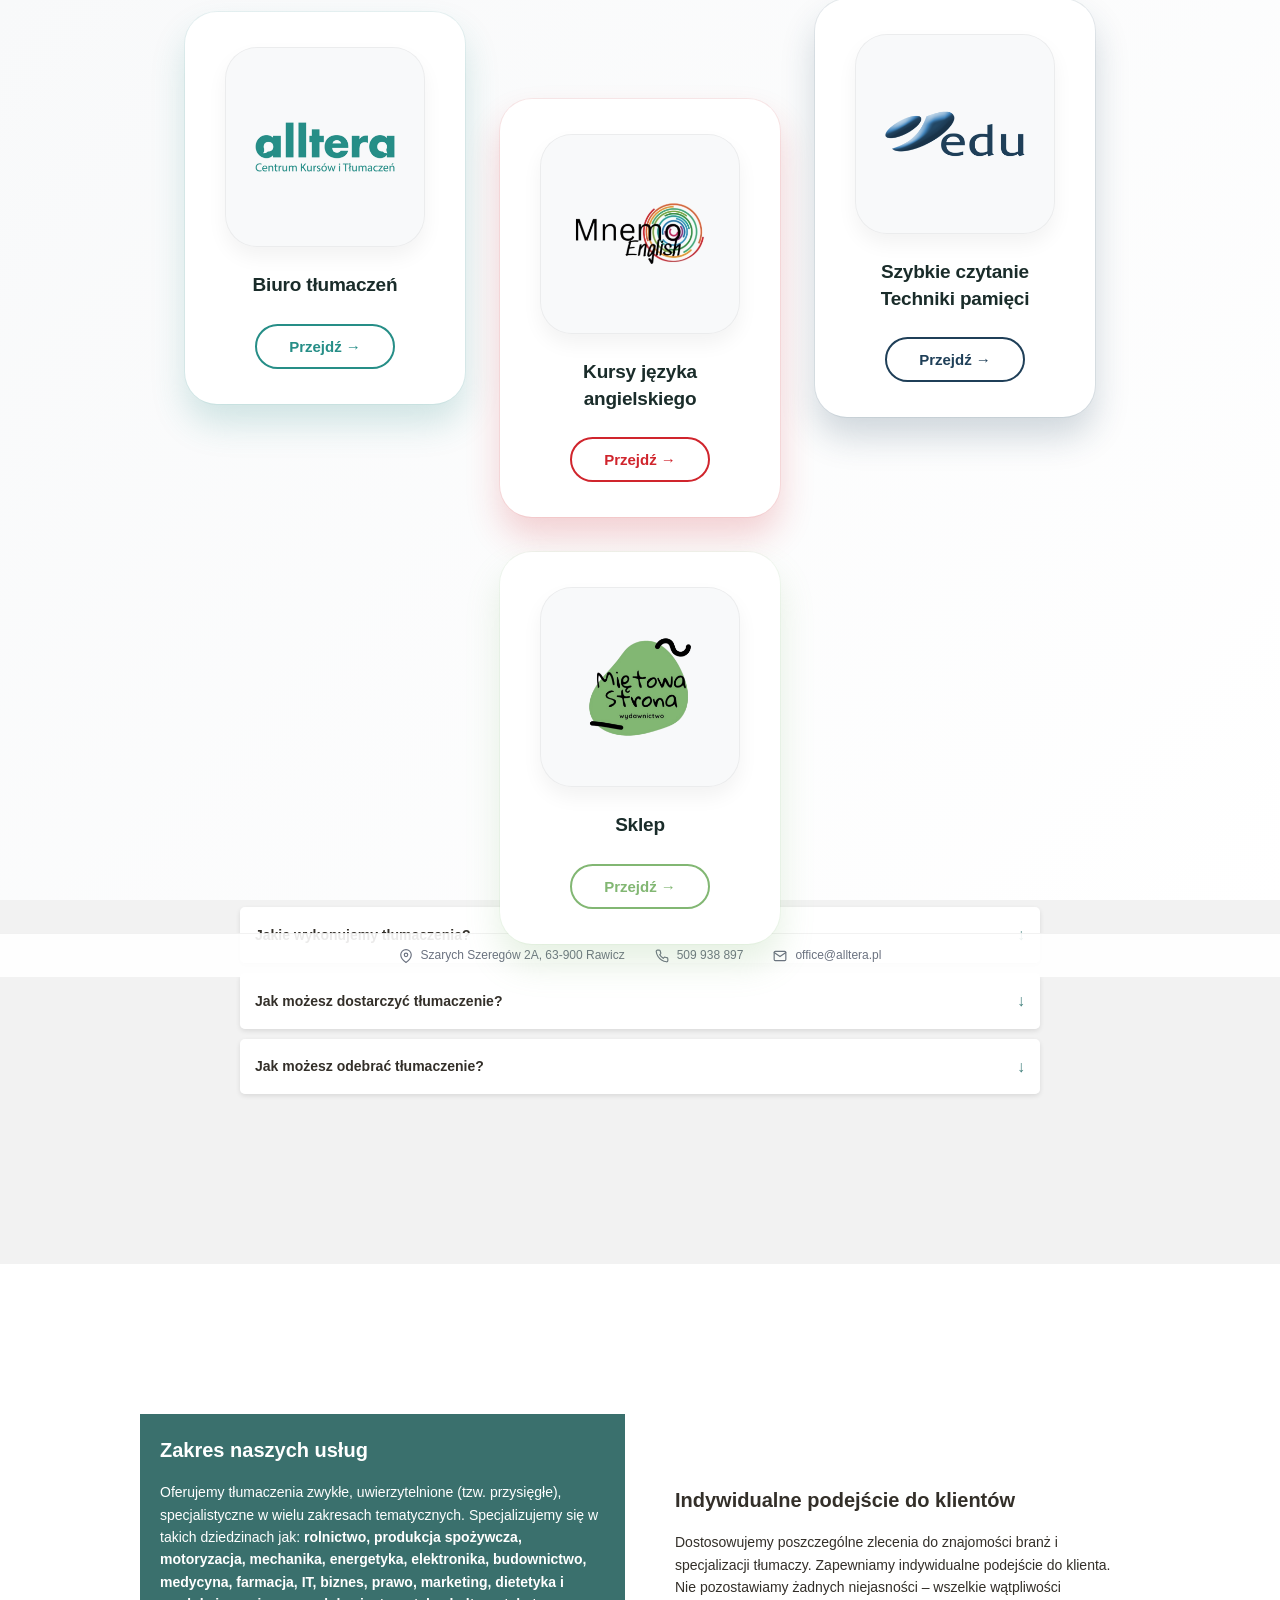
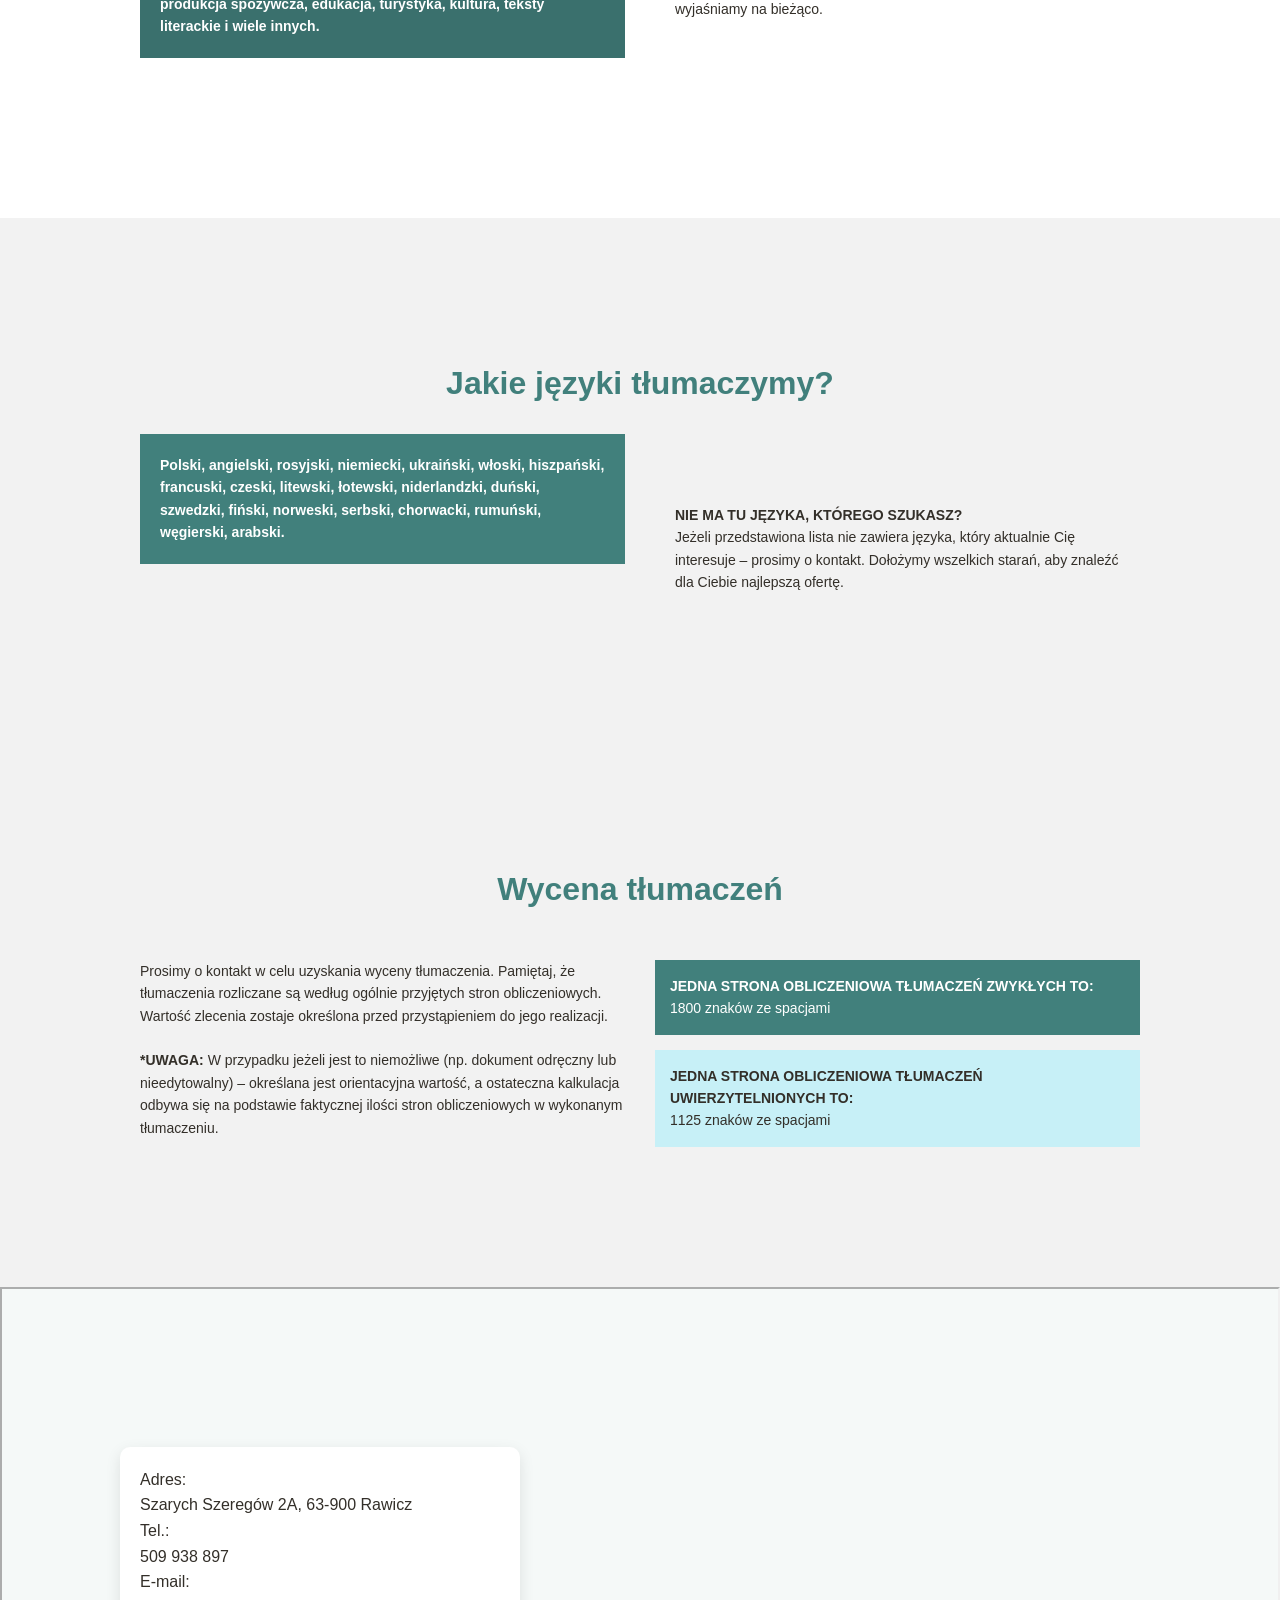
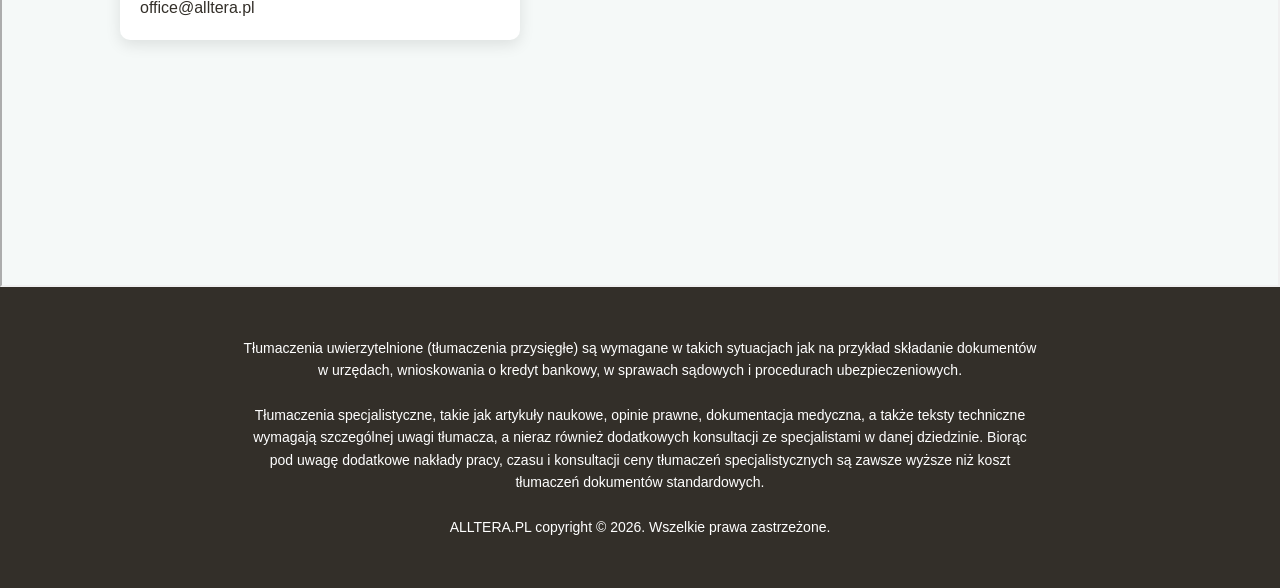
==== index.html @ d9f7b394 "Add additional informational text to splash header" ====
<!DOCTYPE html>
<html lang="pl">
<head>
    <meta charset="UTF-8">
    <meta name="viewport" content="width=device-width, initial-scale=1.0">
    <title>Alltera - Centrum Języków Obcych i Biuro Tłumaczeń</title>
    <link rel="shortcut icon" type="image/png" href="favicon.png">
    <link rel="stylesheet" href="style.css">
</head>
<body>
<!-- EKRAN POWITALNY - DESIGNERSKA KARUZELA Z BLOKADĄ SCROLLA I MINI HEADEREM ORAZ MINI FOOTEREM -->
<div id="brandSplash" style="position: fixed; top: 0; left: 0; width: 100%; height: 100%; background: linear-gradient(135deg, #F8F9FA 0%, #FFFFFF 100%); z-index: 99999; display: flex; justify-content: center; align-items: center; flex-direction: column; opacity: 1; transition: opacity 0.6s cubic-bezier(0.4, 0, 0.2, 1);">
    
    <!-- MINI HEADER -->
    <div class="splash-header" id="splashHeader">
        <div class="header-content">
            <div class="header-info">
                <span>OD CZEGO CHCESZ ZACZĄĆ?</span>
                <span><small>Wybierz jedną z naszych marek i dowiedz się więcej</small></span>
            </div>
        </div>
    </div>
    
    <!-- Główna zawartość - karty -->
    <div class="brands-container" style="display: flex; gap: 35px; flex-wrap: wrap; justify-content: center; align-items: center; position: relative; padding: 40px; flex: 1;">
        
        <!-- Karta 1: Alltera -->
        <div class="brand-card" data-brand="alltera">
            <div class="brand-icon">
                <img src="ALLTERA_LOGO_ani.png" alt="Alltera">
            </div>
            <div class="brand-content">
                <h3>Biuro tłumaczeń</h3>
                <button class="brand-btn">Przejdź →</button>
            </div>
        </div>
        
        <!-- Karta 2: Mnemo English -->
        <div class="brand-card" data-brand="mnemo">
            <div class="brand-icon">
                <img src="MNEMO_ENGLISH_LOGO_ani.png" alt="Mnemo English">
            </div>
            <div class="brand-content">
                <h3>Kursy języka<br>angielskiego</h3>
                <button class="brand-btn">Przejdź →</button>
            </div>
        </div>
        
        <!-- Karta 3: Edu -->
        <div class="brand-card" data-brand="edu">
            <div class="brand-icon">
                <img src="EDU_LOGO_ani.png" alt="Edu">
            </div>
            <div class="brand-content">
                <h3>Szybkie czytanie<br>Techniki pamięci</h3>
                <button class="brand-btn">Przejdź →</button>
            </div>
        </div>
        
        <!-- Karta 4: Miętowa Strona -->
        <div class="brand-card" data-brand="mietowa">
            <div class="brand-icon">
                <img src="MIETOWA_STRONA_LOGO_ani.png" alt="Miętowa Strona">
            </div>
            <div class="brand-content">
                <h3>Sklep</h3>
                <button class="brand-btn">Przejdź →</button>
            </div>
        </div>
    </div>
    
    <!-- MINI FOOTER -->
    <div class="splash-footer">
        <div class="footer-content">
            <div class="footer-info">
                <svg width="14" height="14" viewBox="0 0 24 24" fill="none" stroke="currentColor" stroke-width="2" stroke-linecap="round" stroke-linejoin="round">
                    <path d="M21 10c0 7-9 13-9 13s-9-6-9-13a9 9 0 0 1 18 0z"></path>
                    <circle cx="12" cy="10" r="3"></circle>
                </svg>
                <span>Szarych Szeregów 2A, 63-900 Rawicz</span>
            </div>
            <div class="footer-info">
                <svg width="14" height="14" viewBox="0 0 24 24" fill="none" stroke="currentColor" stroke-width="2" stroke-linecap="round" stroke-linejoin="round">
                    <path d="M22 16.92v3a2 2 0 0 1-2.18 2 19.79 19.79 0 0 1-8.63-3.07 19.5 19.5 0 0 1-6-6 19.79 19.79 0 0 1-3.07-8.67A2 2 0 0 1 4.11 2h3a2 2 0 0 1 2 1.72c.127.96.362 1.903.7 2.81a2 2 0 0 1-.45 2.11L8.09 9.91a16 16 0 0 0 6 6l1.27-1.27a2 2 0 0 1 2.11-.45c.907.338 1.85.573 2.81.7A2 2 0 0 1 22 16.92z"></path>
                </svg>
                <span>509 938 897</span>
            </div>
            <div class="footer-info">
                <svg width="14" height="14" viewBox="0 0 24 24" fill="none" stroke="currentColor" stroke-width="2" stroke-linecap="round" stroke-linejoin="round">
                    <path d="M4 4h16c1.1 0 2 .9 2 2v12c0 1.1-.9 2-2 2H4c-1.1 0-2-.9-2-2V6c0-1.1.9-2 2-2z"></path>
                    <polyline points="22,6 12,13 2,6"></polyline>
                </svg>
                <span>office@alltera.pl</span>
            </div>
        </div>
    </div>
</div>

<style>
    /* Blokada scrolla dla body podczas wyświetlania splash */
    body.splash-active {
        overflow: hidden !important;
        position: fixed !important;
        width: 100% !important;
        height: 100% !important;
    }
    
    /* MINI HEADER STYLE */
    .splash-header {
        width: 100%;
        padding: 20px 20px 10px 20px;
        background: transparent;
        flex-shrink: 0;
    }
    
    .header-content {
        display: flex;
        justify-content: center;
        align-items: center;
        width: 100%;
    }
    
    .header-info {
        display: flex;
        align-items: center;
        justify-content: center;
        gap: 8px;
        font-size: 35px;
        font-weight: 600;
        color: #2D3748;
        font-family: 'Arial', sans-serif;
        letter-spacing: -0.3px;
        text-align: center;
    }
    
    /* MINI FOOTER STYLE */
    .splash-footer {
        width: 100%;
        padding: 12px 20px;
        background: rgba(255, 255, 255, 0.9);
        border-top: 1px solid rgba(0, 0, 0, 0.05);
        flex-shrink: 0;
    }
    
    .footer-content {
        display: flex;
        justify-content: center;
        align-items: center;
        gap: 30px;
        flex-wrap: wrap;
        max-width: 800px;
        margin: 0 auto;
    }
    
    .footer-info {
        display: flex;
        align-items: center;
        gap: 8px;
        font-size: 12px;
        color: #6B7280;
        font-family: 'Arial', sans-serif;
    }
    
    .footer-info svg {
        flex-shrink: 0;
        color: #6B7280;
    }
    
    .brands-container {
        transition: all 0.5s cubic-bezier(0.34, 1.2, 0.64, 1);
        margin: 0 auto;
    }
    
    .brand-card {
        width: 280px;
        background: #FFFFFF;
        border-radius: 32px;
        padding: 35px 25px;
        text-align: center;
        cursor: pointer;
        display: flex;
        flex-direction: column;
        align-items: center;
        transition: all 0.5s cubic-bezier(0.34, 1.2, 0.64, 1);
        will-change: transform, opacity;
        position: relative;
    }
    
    .brand-card[data-brand="alltera"] {
        box-shadow: 0 20px 35px rgba(38, 142, 135, 0.2), 0 0 0 1px rgba(38, 142, 135, 0.08);
    }
    
    .brand-card[data-brand="mnemo"] {
        box-shadow: 0 20px 35px rgba(208, 37, 45, 0.2), 0 0 0 1px rgba(208, 37, 45, 0.08);
    }
    
    .brand-card[data-brand="edu"] {
        box-shadow: 0 20px 35px rgba(31, 63, 88, 0.2), 0 0 0 1px rgba(31, 63, 88, 0.08);
    }
    
    .brand-card[data-brand="mietowa"] {
        box-shadow: 0 20px 35px rgba(130, 183, 115, 0.2), 0 0 0 1px rgba(130, 183, 115, 0.08);
    }
    
    .brands-container:hover .brand-card:not(:hover) {
        transform: scale(0.55) translateX(40px) rotate(2deg);
        opacity: 0.2;
        filter: none;
    }
    
    .brand-card:hover {
        transform: scale(1.35) translateY(-25px);
        z-index: 100;
    }
    
    .brand-card[data-brand="alltera"]:hover {
        box-shadow: 0 25px 45px rgba(38, 142, 135, 0.35), 0 0 0 2px rgba(38, 142, 135, 0.2);
    }
    
    .brand-card[data-brand="mnemo"]:hover {
        box-shadow: 0 25px 45px rgba(208, 37, 45, 0.35), 0 0 0 2px rgba(208, 37, 45, 0.2);
    }
    
    .brand-card[data-brand="edu"]:hover {
        box-shadow: 0 25px 45px rgba(31, 63, 88, 0.35), 0 0 0 2px rgba(31, 63, 88, 0.2);
    }
    
    .brand-card[data-brand="mietowa"]:hover {
        box-shadow: 0 25px 45px rgba(130, 183, 115, 0.35), 0 0 0 2px rgba(130, 183, 115, 0.2);
    }
    
    .brand-icon {
        width: 200px;
        height: 200px;
        margin: 0 auto 25px;
        border-radius: 32px;
        display: flex;
        align-items: center;
        justify-content: center;
        transition: all 0.5s cubic-bezier(0.34, 1.2, 0.64, 1);
        background: #F8F9FA;
        overflow: hidden;
        padding: 30px;
        box-shadow: inset 0 0 0 1px rgba(0, 0, 0, 0.05), 0 10px 20px rgba(0, 0, 0, 0.05);
    }
    
    .brand-card:hover .brand-icon {
        transform: scale(1.1);
        background: #FFFFFF;
        box-shadow: inset 0 0 0 1px rgba(0, 0, 0, 0.08), 0 15px 30px rgba(0, 0, 0, 0.1);
    }
    
    .brand-icon img {
        width: 100%;
        height: 100%;
        object-fit: contain;
        transition: transform 0.4s ease;
        filter: none !important;
    }
    
    .brand-card:hover .brand-icon img {
        transform: scale(1.05);
    }
    
    .brand-content {
        width: 100%;
        transition: all 0.4s ease;
    }
    
    .brand-card h3 {
        font-size: 19px;
        font-weight: 700;
        color: #1A2C2A;
        margin-bottom: 25px;
        line-height: 1.4;
        letter-spacing: -0.2px;
        transition: all 0.4s ease;
    }
    
    .brand-card:hover h3 {
        transform: scale(1.05);
        color: #000;
    }
    
    .brand-btn {
        background: transparent;
        border: 2px solid;
        padding: 12px 28px;
        border-radius: 60px;
        font-weight: 700;
        font-size: 15px;
        cursor: pointer;
        display: inline-flex;
        align-items: center;
        justify-content: center;
        gap: 8px;
        transition: all 0.3s ease;
        width: auto;
        min-width: 140px;
    }
    
    .brand-card:hover .brand-btn {
        transform: scale(1.05);
    }
    
    .brand-card[data-brand="alltera"] .brand-btn {
        color: #268e87;
        border-color: #268e87;
    }
    .brand-card[data-brand="alltera"] .brand-btn:hover {
        background: #268e87;
        color: white;
        transform: translateY(-2px);
        box-shadow: 0 8px 20px rgba(38, 142, 135, 0.3);
    }
    
    .brand-card[data-brand="mnemo"] .brand-btn {
        color: #d0252d;
        border-color: #d0252d;
    }
    .brand-card[data-brand="mnemo"] .brand-btn:hover {
        background: #d0252d;
        color: white;
        transform: translateY(-2px);
        box-shadow: 0 8px 20px rgba(208, 37, 45, 0.3);
    }
    
    .brand-card[data-brand="edu"] .brand-btn {
        color: #1f3f58;
        border-color: #1f3f58;
    }
    .brand-card[data-brand="edu"] .brand-btn:hover {
        background: #1f3f58;
        color: white;
        transform: translateY(-2px);
        box-shadow: 0 8px 20px rgba(31, 63, 88, 0.3);
    }
    
    .brand-card[data-brand="mietowa"] .brand-btn {
        color: #82b773;
        border-color: #82b773;
    }
    .brand-card[data-brand="mietowa"] .brand-btn:hover {
        background: #82b773;
        color: white;
        transform: translateY(-2px);
        box-shadow: 0 8px 20px rgba(130, 183, 115, 0.3);
    }
    
    @keyframes spreadUpDesktop {
        0% { transform: translateY(0); opacity: 1; }
        100% { transform: translateY(-50px); opacity: 1; }
    }
    @keyframes spreadDownDesktop {
        0% { transform: translateY(0); opacity: 1; }
        100% { transform: translateY(50px); opacity: 1; }
    }
    
    @keyframes spreadLeftMobile {
        0% { transform: translateX(0); opacity: 1; }
        100% { transform: translateX(-40px); opacity: 1; }
    }
    @keyframes spreadRightMobile {
        0% { transform: translateX(0); opacity: 1; }
        100% { transform: translateX(40px); opacity: 1; }
    }
    
    .animate-up {
        animation: spreadUpDesktop 0.7s cubic-bezier(0.34, 1.2, 0.64, 1) forwards;
    }
    .animate-down {
        animation: spreadDownDesktop 0.7s cubic-bezier(0.34, 1.2, 0.64, 1) forwards;
    }
    
    .animate-left {
        animation: spreadLeftMobile 0.7s cubic-bezier(0.34, 1.2, 0.64, 1) forwards;
    }
    .animate-right {
        animation: spreadRightMobile 0.7s cubic-bezier(0.34, 1.2, 0.64, 1) forwards;
    }
    
    /* ========== RESPONSYWNOŚĆ ========== */
    @media (max-width: 768px) {
        .brands-container {
            flex-direction: column !important;
            gap: 20px !important;
            width: 100%;
            max-width: 100%;
            padding: 20px;
        }
        
        .brand-card {
            width: 100%;
            max-width: 320px;
            padding: 20px 18px;
            display: flex;
            flex-direction: row !important;
            align-items: center;
            text-align: center;
            gap: 15px;
        }
        
        .brand-content {
            flex: 1;
            text-align: center;
            display: flex;
            flex-direction: column;
            align-items: center;
            justify-content: center;
        }
        
        /* Header na mobile - wyśrodkowany, odpowiedniej wielkości */
        .splash-header {
            padding: 30px 20px 15px 20px;
            margin-top: auto;
        }
        
        .header-info {
            font-size: 24px !important;
            font-weight: 600;
            letter-spacing: -0.2px;
            line-height: 1.3;
            max-width: 90%;
            margin: 0 auto;
        }
        
        .splash-footer {
            padding: 10px 15px;
        }
        
        .footer-content {
            gap: 10px;
            flex-direction: column;
            align-items: center;
        }
        
        .footer-info {
            font-size: 10px;
            gap: 6px;
        }
        
        .footer-info svg {
            width: 12px;
            height: 12px;
        }
        
        .brands-container:hover .brand-card:not(:hover) {
            transform: scale(0.7) translateX(30px) rotate(1deg);
            opacity: 0.25;
        }
        
        .brand-card:hover {
            transform: scale(1.12) translateX(-8px);
            z-index: 100;
        }
        
        .brand-card[data-brand="alltera"]:hover {
            box-shadow: 0 15px 25px rgba(38, 142, 135, 0.3), 0 0 0 1px rgba(38, 142, 135, 0.15);
        }
        .brand-card[data-brand="mnemo"]:hover {
            box-shadow: 0 15px 25px rgba(208, 37, 45, 0.3), 0 0 0 1px rgba(208, 37, 45, 0.15);
        }
        .brand-card[data-brand="edu"]:hover {
            box-shadow: 0 15px 25px rgba(31, 63, 88, 0.3), 0 0 0 1px rgba(31, 63, 88, 0.15);
        }
        .brand-card[data-brand="mietowa"]:hover {
            box-shadow: 0 15px 25px rgba(130, 183, 115, 0.3), 0 0 0 1px rgba(130, 183, 115, 0.15);
        }
        
        .brand-card[data-brand="alltera"] {
            box-shadow: 0 15px 25px rgba(38, 142, 135, 0.15), 0 0 0 1px rgba(38, 142, 135, 0.08);
        }
        .brand-card[data-brand="mnemo"] {
            box-shadow: 0 15px 25px rgba(208, 37, 45, 0.15), 0 0 0 1px rgba(208, 37, 45, 0.08);
        }
        .brand-card[data-brand="edu"] {
            box-shadow: 0 15px 25px rgba(31, 63, 88, 0.15), 0 0 0 1px rgba(31, 63, 88, 0.08);
        }
        .brand-card[data-brand="mietowa"] {
            box-shadow: 0 15px 25px rgba(130, 183, 115, 0.15), 0 0 0 1px rgba(130, 183, 115, 0.08);
        }
        
        .brand-icon {
            width: 80px;
            height: 80px;
            margin: 0;
            flex-shrink: 0;
            padding: 12px;
            border-radius: 20px;
        }
        
        .brand-card:hover .brand-icon {
            transform: scale(1.08);
        }
        
        .brand-icon img {
            width: 100%;
            height: 100%;
            object-fit: contain;
        }
        
        .brand-card h3 {
            font-size: 15px;
            margin-bottom: 10px;
            text-align: center;
        }
        
        .brand-btn {
            padding: 7px 18px;
            font-size: 11px;
            min-width: 110px;
        }
        
        .brand-card:hover h3 {
            transform: scale(1.03);
        }
        
        .brand-card:hover .brand-btn {
            transform: scale(1.03);
        }
    }
    
    /* Dla bardzo małych ekranów - dostosowanie */
    @media (max-width: 480px) {
        .brand-card {
            max-width: 280px;
            padding: 18px 15px;
            gap: 12px;
        }
        
        .brand-icon {
            width: 70px;
            height: 70px;
            padding: 10px;
            border-radius: 18px;
        }
        
        .brand-card h3 {
            font-size: 14px;
            margin-bottom: 8px;
        }
        
        .brand-btn {
            padding: 6px 14px;
            font-size: 10px;
            min-width: 95px;
        }
        
        .splash-header {
            padding: 25px 15px 12px 15px;
        }
        
        .header-info {
            font-size: 20px !important;
        }
        
        .splash-footer {
            padding: 8px 12px;
        }
        
        .footer-info {
            font-size: 9px;
            gap: 5px;
        }
        
        .footer-info svg {
            width: 10px;
            height: 10px;
        }
        
        .brands-container {
            padding: 15px;
            gap: 18px !important;
        }
        
        .brands-container:hover .brand-card:not(:hover) {
            transform: scale(0.75) translateX(20px);
            opacity: 0.3;
        }
        
        .brand-card:hover {
            transform: scale(1.1) translateX(-5px);
        }
    }
    
    /* Dodatkowe centrowanie dla wyższych ekranów */
    @media (min-height: 700px) and (max-width: 768px) {
        .splash-header {
            padding-top: 40px;
        }
        
        .header-info {
            font-size: 26px !important;
        }
    }
</style>

<script>
    // EKRAN POWITALNY
    (function() {
        const cards = document.querySelectorAll('.brand-card');
        const splashContainer = document.getElementById('brandSplash');
        
        document.body.classList.add('splash-active');
        
        const isMobile = window.matchMedia('(max-width: 768px)').matches;
        
        setTimeout(() => {
            if (isMobile) {
                if (cards[0]) cards[0].classList.add('animate-left');
                if (cards[1]) cards[1].classList.add('animate-right');
                if (cards[2]) cards[2].classList.add('animate-left');
                if (cards[3]) cards[3].classList.add('animate-right');
            } else {
                if (cards[0]) cards[0].classList.add('animate-up');
                if (cards[1]) cards[1].classList.add('animate-down');
                if (cards[2]) cards[2].classList.add('animate-up');
                if (cards[3]) cards[3].classList.add('animate-down');
            }
        }, 100);
        
        function redirectTo(brand) {
            if (!splashContainer) return;
            
            splashContainer.style.opacity = '0';
            
            setTimeout(() => {
                document.body.classList.remove('splash-active');
                
                if (brand === 'alltera') {
                    splashContainer.remove();
                    document.body.style.overflow = '';
                    document.body.style.position = '';
                    document.body.style.width = '';
                    document.body.style.height = '';
                } 
                else if (brand === 'mnemo') {
                    window.location.href = '/alltera/mnemo-english.html';
                }
                else if (brand === 'edu') {
                    window.location.href = '/alltera/edu.html';
                }
                else if (brand === 'mietowa') {
                    window.location.href = 'https://mietowastrona.pl';
                }
                else {
                    splashContainer.remove();
                    document.body.style.overflow = '';
                    document.body.style.position = '';
                    document.body.style.width = '';
                    document.body.style.height = '';
                }
            }, 500);
        }
        
        cards.forEach((card) => {
            const brand = card.getAttribute('data-brand');
            const btn = card.querySelector('.brand-btn');
            
            card.addEventListener('click', (e) => {
                if (e.target === btn || btn.contains(e.target)) return;
                redirectTo(brand);
            });
            
            if (btn) {
                btn.addEventListener('click', (e) => {
                    e.stopPropagation();
                    redirectTo(brand);
                });
            }
        });
        
        let resizeTimeout;
        window.addEventListener('resize', () => {
            clearTimeout(resizeTimeout);
            resizeTimeout = setTimeout(() => {
                const newIsMobile = window.matchMedia('(max-width: 768px)').matches;
                const currentClasses = ['animate-up', 'animate-down', 'animate-left', 'animate-right'];
                
                cards.forEach(card => {
                    currentClasses.forEach(cls => card.classList.remove(cls));
                });
                
                if (newIsMobile) {
                    if (cards[0]) cards[0].classList.add('animate-left');
                    if (cards[1]) cards[1].classList.add('animate-right');
                    if (cards[2]) cards[2].classList.add('animate-left');
                    if (cards[3]) cards[3].classList.add('animate-right');
                } else {
                    if (cards[0]) cards[0].classList.add('animate-up');
                    if (cards[1]) cards[1].classList.add('animate-down');
                    if (cards[2]) cards[2].classList.add('animate-up');
                    if (cards[3]) cards[3].classList.add('animate-down');
                }
            }, 150);
        });
        
    })();
</script>
    <header>
        <img src="logo.png" alt="LOGO" class="logo">
        <nav>
            <a href="#" onclick="localStorage.clear(); sessionStorage.clear(); location.reload(); return false;"><b>Home</b></a>
            <a href="#about"><b>O firmie</b></a>
            <a href="#translations"><b>Biuro Tłumaczeń</b></a>
            <a href="#services"><b>Zakres Usług</b></a>
            <a href="#languages"><b>Języki</b></a>
            <a href="#pricing"><b>Wycena</b></a>
            <a href="#contact"><b>Kontakt</b></a>
        </nav>
    </header>

    <section id="about" class="fade-in">
        <img src="ofirmie.png" alt="Biuro Tłumaczeń Alltera" class="about-image">
        <div class="about-box">
            <h2>O Firmie</h2>
            <p>Biuro Tłumaczeń ALLTERA współpracuje z tłumaczami wielu języków europejskich. Nasi tłumacze to profesjonaliści z wieloletnim doświadczeniem, bogatą wiedzą i pasją do pracy. Jesteśmy otwarci na nowe wyzwania.</p>
            <a href="#contact" class="btn scroll-to-contact"><b>Skontaktuj się</b></a>
        </div>
    </section>

    <section id="translations" class="fade-in">
        <h3>Biuro Tłumaczeń</h3>
        <p>Biuro Tłumaczeń ALLTERA współpracuje z tłumaczami wielu języków europejskich. Nasi tłumacze to profesjonaliści z wieloletnim doświadczeniem, bogatą wiedzą i pasją do pracy. Jesteśmy otwarci na nowe wyzwania.</p>
        <div class="accordion">
            <div class="accordion-item">
                <div class="accordion-header"><b>Jakie wykonujemy tłumaczenia?</b></div>
                <div class="accordion-content"> • Tłumaczenia zwykłe, tłumaczenia uwierzytelnione (przysięgłe) a także tłumaczenia specjalistyczne, techniczne i literackie.<br> • Tłumaczenia zwykłe i tłumaczenia przysięgłe</div>
            </div>
            <div class="accordion-item">
                <div class="accordion-header"><b>Jak możesz dostarczyć tłumaczenie?</b></div>
                <div class="accordion-content"> • Drogą e-mail pod adresem: office@alltera.pl<br> • Osobiście do administracji biura</div>
            </div>
            <div class="accordion-item">
                <div class="accordion-header"><b>Jak możesz odebrać tłumaczenie?</b></div>
                <div class="accordion-content"> • Drogą e-mail na wskazany przez Ciebie adres e-mail<br> • Drogą pocztową pod podany podczas zlecenia adres do wysyłki (doliczamy koszt wysyłki)<br> • Osobiście w administracji biura</div>
            </div>
        </div>
    </section>

    <section id="services" class="fade-in">
        <div class="services-grid">
            <div>
                <h3>Zakres naszych usług</h3>
                <p>Oferujemy tłumaczenia zwykłe, uwierzytelnione (tzw. przysięgłe), specjalistyczne w wielu zakresach tematycznych. Specjalizujemy się w takich dziedzinach jak: <b>rolnictwo, produkcja spożywcza, motoryzacja, mechanika, energetyka, elektronika, budownictwo, medycyna, farmacja, IT, biznes, prawo, marketing, dietetyka i produkcja spożywcza, edukacja, turystyka, kultura, teksty literackie i wiele innych.</b></p>
            </div>
            <div>
                <h3>Indywidualne podejście do klientów</h3>
                <p>Dostosowujemy poszczególne zlecenia do znajomości branż i specjalizacji tłumaczy. Zapewniamy indywidualne podejście do klienta. Nie pozostawiamy żadnych niejasności – wszelkie wątpliwości wyjaśniamy na bieżąco.</p>
            </div>
        </div>
    </section>

    <section id="languages" class="fade-in">
        <h3>Jakie języki tłumaczymy?</h3>
        <div class="services-grid">
            <div>
                <p>Polski, angielski, rosyjski, niemiecki, ukraiński, włoski, hiszpański, francuski, czeski, litewski, łotewski, niderlandzki, duński, szwedzki, fiński, norweski, serbski, chorwacki, rumuński, węgierski, arabski.</p>
            </div>
            <div>
                <p><strong>NIE MA TU JĘZYKA, KTÓREGO SZUKASZ?</strong></p>
                <p>Jeżeli przedstawiona lista nie zawiera języka, który aktualnie Cię interesuje – prosimy o kontakt. Dołożymy wszelkich starań, aby znaleźć dla Ciebie najlepszą ofertę.</p>
            </div>
        </div>
    </section>

    <section id="pricing" class="fade-in">
        <h3>Wycena tłumaczeń</h3>
        <div class="pricing-grid">
            <p>Prosimy o kontakt w celu uzyskania wyceny tłumaczenia. Pamiętaj, że tłumaczenia rozliczane są według ogólnie przyjętych stron obliczeniowych. Wartość zlecenia zostaje określona przed przystąpieniem do jego realizacji.<br><br><strong>*UWAGA:</strong> W przypadku jeżeli jest to niemożliwe (np. dokument odręczny lub nieedytowalny) – określana jest orientacyjna wartość, a ostateczna kalkulacja odbywa się na podstawie faktycznej ilości stron obliczeniowych w wykonanym tłumaczeniu.</p>
            <div>
                <div class="ordinary">
                    <p><strong>JEDNA STRONA OBLICZENIOWA TŁUMACZEŃ ZWYKŁYCH TO:</strong><br>1800 znaków ze spacjami</p>
                </div>
                <div class="certified">
                    <p><strong>JEDNA STRONA OBLICZENIOWA TŁUMACZEŃ UWIERZYTELNIONYCH TO:</strong><br>1125 znaków ze spacjami</p>
                </div>
            </div>
        </div>
    </section>

    <section id="contact" class="contact-section fade-in">
        <iframe class="map-bg" src="https://www.google.com/maps/embed?pb=!1m18!1m12!1m3!1d2245.5014622053377!2d16.856729176327597!3d51.60864987183655!2m3!1f0!2f0!3f0!3m2!1i1024!2i768!4f13.1!3m3!1m2!1s0x47057beb0e3ec77b%3A0x4986b83ce9d10eb5!2sCentrum%20J%C4%99zyk%C3%B3w%20Obcych%20i%20Biuro%20T%C5%82umacze%C5%84%20ALLTERA!5e1!3m2!1spl!2spl!4v1742680158018!5m2!1spl!2spl" allowfullscreen="" loading="lazy"></iframe>
        <div class="contact-box">
            <p>Adres:<br>Szarych Szeregów 2A, 63-900 Rawicz<br>Tel.:<br> 509 938 897<br>E-mail:<br>office@alltera.pl</p>
        </div>
    </section>

    <footer>
        <p>Tłumaczenia uwierzytelnione (tłumaczenia przysięgłe) są wymagane w takich sytuacjach jak na przykład składanie dokumentów w urzędach, wnioskowania o kredyt bankowy, w sprawach sądowych i procedurach ubezpieczeniowych.<br><br>Tłumaczenia specjalistyczne, takie jak artykuły naukowe, opinie prawne, dokumentacja medyczna, a także teksty techniczne wymagają szczególnej uwagi tłumacza, a nieraz również dodatkowych konsultacji ze specjalistami w danej dziedzinie. Biorąc pod uwagę dodatkowe nakłady pracy, czasu i konsultacji ceny tłumaczeń specjalistycznych są zawsze wyższe niż koszt tłumaczeń dokumentów standardowych.<br><br>ALLTERA.PL copyright © 2026. Wszelkie prawa zastrzeżone.</p>
    </footer>

    <!-- Cookie Banner -->
    <div class="cookie-banner" id="cookieBanner">
        <p>Ta strona używa plików cookies w celu poprawnego działania. Klikając "Akceptuję", zgadzasz się na ich użycie zgodnie z naszą Polityką Prywatności.</p>
        <button id="acceptCookies">Akceptuję</button>
    </div>

    <script src="script.js"></script>
</body>
</html>
---- style.css ----
/* Blokowanie wymuszania dark mode przez przeglądarkę */
:root {
    color-scheme: light only;
}

* {
    margin: 0;
    padding: 0;
    box-sizing: border-box;
    font-family: 'Arial', sans-serif;
}

body {
    line-height: 1.6;
    color: rgb(51, 47, 41);
    background: rgb(255, 255, 255);
    overflow-x: hidden;
}

/* Header */
header {
    background: rgb(255, 255, 255);
    padding: 15px 20px;
    display: flex;
    justify-content: space-between;
    align-items: center;
    position: fixed;
    width: 100%;
    top: 0;
    box-shadow: 0 4px 10px rgba(0, 0, 0, 0.05);
    z-index: 1000;
}

header img.logo {
    height: 40px;
    width: auto;
}

nav {
    display: flex;
    flex-wrap: wrap;
    justify-content: flex-end;
}

nav a {
    color: rgb(51, 47, 41);
    text-decoration: none;
    margin-left: 8px;
    font-size: 14px;
    font-weight: 500;
    padding: 6px 10px;
    border-radius: 20px;
    transition: all 0.3s ease;
    white-space: nowrap;
}

nav a:hover {
    color: rgb(255, 255, 255);
    background: rgb(65, 128, 124);
    transform: translateY(-2px);
}

/* Sekcje */
section {
    padding: 100px 20px;
    position: relative;
    overflow: hidden;
    display: flex;
    flex-direction: column;
    align-items: center;
    text-align: center;
}

h2, h3 {
    color: rgb(65, 128, 124);
    font-size: 28px;
    font-weight: 700;
    margin-bottom: 15px;
    position: relative;
}

h3 {
    font-size: 24px;
}

p {
    font-size: 16px;
    max-width: 800px;
    color: rgb(51, 47, 41);
}

/* Sekcja O Firmie */
#about {
    background: linear-gradient(135deg, #FFFFFF 50%, rgba(65, 128, 124, 0.05) 100%);
    flex-direction: column;
    justify-content: center;
    align-items: center;
    gap: 20px;
    padding: 120px 20px 80px 20px;
    position: relative;
}

#about .about-image {
    width: 100%;
    max-width: 450px;
    height: auto;
    object-fit: cover;
    box-shadow: 0 10px 20px rgba(0, 0, 0, 0.1);
    transform: none;
}

#about .about-box {
    background: #332F29;
    color: #B0B0B0;
    padding: 30px;
    width: 100%;
    max-width: 450px;
    text-align: left;
    box-shadow: 0 10px 20px rgba(0, 0, 0, 0.1);
    transform: none;
}

#about .about-box h2 {
    color: #41C4B8;
    font-size: 28px;
    margin-bottom: 15px;
}

#about .about-box p {
    color: #B0B0B0;
    font-size: 16px;
}

#about .about-box .btn {
    display: inline-block;
    margin-top: 15px;
    padding: 10px 20px;
    background: #41C4B8;
    color: #ffffff;
    text-decoration: none;
    text-transform: uppercase;
    font-size: 14px;
    font-weight: 700;
    border-radius: 5px;
    transition: all 0.3s ease;
}

/* Kolory tła dla pozostałych sekcji */
#services {
    background: rgb(255, 255, 255);
}

#translations, #languages, #pricing {
    background: rgb(242, 242, 242);
}

/* Accordion */
.accordion {
    margin: 20px 0;
    width: 100%;
    max-width: 800px;
}

.accordion-item {
    margin-bottom: 10px;
    border: none;
    border-radius: 5px;
    overflow: hidden;
    box-shadow: 0 2px 5px rgba(0, 0, 0, 0.1);
}

.accordion-header {
    padding: 15px;
    cursor: pointer;
    background: rgb(255, 255, 255);
    display: flex;
    justify-content: space-between;
    align-items: center;
    transition: background 0.3s ease, color 0.3s ease;
    width: 100%;
    font-size: 14px;
}

.accordion-header:hover {
    background: rgba(65, 128, 124, 0.1);
}

.accordion-header.active {
    background: #41807C;
    color: #ffffff;
}

.accordion-header::after {
    content: '↓';
    font-size: 16px;
    color: rgb(65, 128, 124);
    transition: transform 0.3s ease, color 0.3s ease;
}

.accordion-header.active::after {
    transform: rotate(180deg);
    color: #ffffff;
}

.accordion-content {
    padding: 15px;
    display: none;
    background: rgb(255, 255, 255);
    text-align: left;
    width: 100%;
    font-size: 14px;
}

/* Grid */
.services-grid, .pricing-grid {
    display: grid;
    grid-template-columns: 1fr;
    gap: 20px;
    margin-top: 20px;
    width: 100%;
    max-width: 1000px;
    text-align: left;
}

/* Styl dla sekcji Zakres Usług */
.services-grid > div:first-child {
    background: #3A706D;
    color: #ffffff;
    padding: 20px;
    transform: none;
}

.services-grid > div:first-child h3 {
    color: #ffffff;
    margin-bottom: 15px;
    font-size: 20px;
}

.services-grid > div:first-child p {
    color: #ffffff;
    font-size: 14px;
}

.services-grid > div:last-child {
    background: transparent;
    color: rgb(51, 47, 41);
    padding: 20px;
    transform: none;
}

.services-grid > div:last-child h3 {
    color: rgb(51, 47, 41);
    margin-bottom: 15px;
    font-size: 20px;
}

.services-grid > div:last-child p {
    color: rgb(51, 47, 41);
    font-size: 14px;
}

/* Styl dla sekcji Języki */
#languages .services-grid > div:first-child {
    background: #41807C;
    color: #ffffff;
    padding: 20px;
}

#languages .services-grid > div:first-child p {
    color: #ffffff;
    font-weight: 700;
    font-size: 14px;
}

#languages .services-grid > div:last-child {
    background: transparent;
    color: rgb(51, 47, 41);
    padding: 20px;
}

/* Styl dla sekcji Wycena */
.pricing-grid > p {
    background: transparent;
    color: rgb(51, 47, 41);
    font-size: 14px;
}

.pricing-grid > div {
    display: flex;
    flex-direction: column;
    gap: 15px;
}

.pricing-grid > div > .ordinary {
    background: #41807C;
    color: #ffffff;
    padding: 15px;
    transition: transform 0.3s ease;
}

.pricing-grid > div > .ordinary:hover {
    transform: translateY(-5px);
}

.pricing-grid > div > .ordinary > p,
.pricing-grid > div > .ordinary > p > strong {
    color: #ffffff;
    font-size: 14px;
}

.pricing-grid > div > .certified {
    background: #c7f0f7;
    color: rgb(51, 47, 41);
    padding: 15px;
    transition: transform 0.3s ease;
}

.pricing-grid > div > .certified:hover {
    transform: translateY(-5px);
}

.pricing-grid > div > .certified > p,
.pricing-grid > div > .certified > p > strong {
    font-size: 14px;
}

.pricing-grid > p > strong {
    font-weight: 700;
    font-size: 14px;
}

/* Kontakt */
.contact-section {
    background: rgba(65, 128, 124, 0.05);
    position: relative;
    display: flex;
    flex-direction: column;
    justify-content: center;
    align-items: center;
    text-align: center;
    padding: 100px 20px;
}

.contact-box {
    background: rgb(255, 255, 255);
    padding: 20px;
    border-radius: 10px;
    width: 100%;
    max-width: 400px;
    box-shadow: 0 5px 15px rgba(0, 0, 0, 0.1);
    position: relative;
    z-index: 2;
    margin: 20px 0;
    text-align: center;
}

.map-bg {
    position: absolute;
    top: 0;
    left: 0;
    width: 100%;
    height: 100%;
    opacity: 0.3;
    z-index: 1;
}

/* Footer */
footer {
    background: rgb(51, 47, 41);
    color: #ffffff !important;
    padding: 40px 20px;
    text-align: center;
    font-size: 12px;
    position: relative;
    z-index: 10;
}

footer p {
    max-width: 800px;
    color: #ffffff !important;
    margin: 0 auto;
    font-size: 12px;
}

/* Cookie Banner */
.cookie-banner {
    position: fixed;
    bottom: 0;
    left: 0;
    right: 0;
    background: rgba(51, 47, 41, 0.95);
    color: white;
    padding: 15px 20px;
    display: flex;
    flex-wrap: wrap;
    justify-content: space-between;
    align-items: center;
    z-index: 1001;
}

.cookie-banner p {
    color: white !important;
    font-size: 14px;
    margin-bottom: 10px;
    flex: 1 1 100%;
}

.cookie-banner button {
    background: rgb(65, 128, 124);
    color: white;
    border: none;
    padding: 8px 16px;
    border-radius: 20px;
    cursor: pointer;
    font-size: 14px;
    transition: background 0.3s ease;
}

.cookie-banner button:hover {
    background: rgb(51, 100, 97);
}

/* Animacje */
.fade-in {
    opacity: 0;
    transform: translateY(20px);
    animation: fadeIn 0.8s ease forwards;
}

@keyframes fadeIn {
    to {
        opacity: 1;
        transform: translateY(0);
    }
}

/* Media queries dla większych ekranów */
@media (min-width: 768px) {
    header {
        padding: 20px 40px;
    }

    header img.logo {
        height: 50px;
    }

    nav a {
        margin-left: 15px;
        font-size: 16px;
        padding: 8px 12px;
    }

    section {
        padding: 120px 40px;
    }

    h2, h3 {
        font-size: 32px;
    }

    h3 {
        font-size: 28px;
    }

    #about {
        flex-direction: row;
        padding: 140px 40px 100px 40px;
    }

    #about .about-image {
        width: 450px;
        height: 300px;
        transform: translateX(30px);
    }

    #about .about-box {
        transform: translateX(-30px);
        max-width: 450px;
    }

    #about .about-box h2 {
        font-size: 32px;
    }

    .services-grid, .pricing-grid {
        grid-template-columns: 1fr 1fr;
        gap: 30px;
        margin-top: 30px;
    }

    .services-grid > div:first-child {
        transform: translateY(-20px);
    }

    .services-grid > div:last-child {
        transform: translateY(30px);
    }

    .contact-section {
        flex-direction: row;
        justify-content: flex-start;
        align-items: flex-start;
        text-align: left;
        padding: 120px 40px;
        min-height: 600px;
    }

    .contact-box {
        margin-left: 40px;
        margin-top: 20px;
        text-align: left;
    }

    .map-bg {
        opacity: 0.8;
    }

    footer {
        padding: 50px 40px;
        font-size: 14px;
    }

    footer p {
        font-size: 14px;
    }

    .cookie-banner p {
        flex: 1;
        margin-bottom: 0;
        margin-right: 20px;
    }

    .cookie-banner button {
        flex: 0 0 auto;
    }
}

@media (min-width: 992px) {
    header {
        padding: 20px 60px;
    }

    section {
        padding: 140px 60px;
    }

    h2, h3 {
        font-size: 40px;
    }

    h3 {
        font-size: 32px;
    }

    #about {
        padding: 160px 60px 120px 60px;
    }

    #about .about-image {
        transform: translateX(50px);
    }

    #about .about-box {
        transform: translateX(-50px);
    }

    #about .about-box h2 {
        font-size: 40px;
    }

    .contact-section {
        padding: 140px 60px;
    }

    .contact-box {
        margin-left: 60px;
    }
}
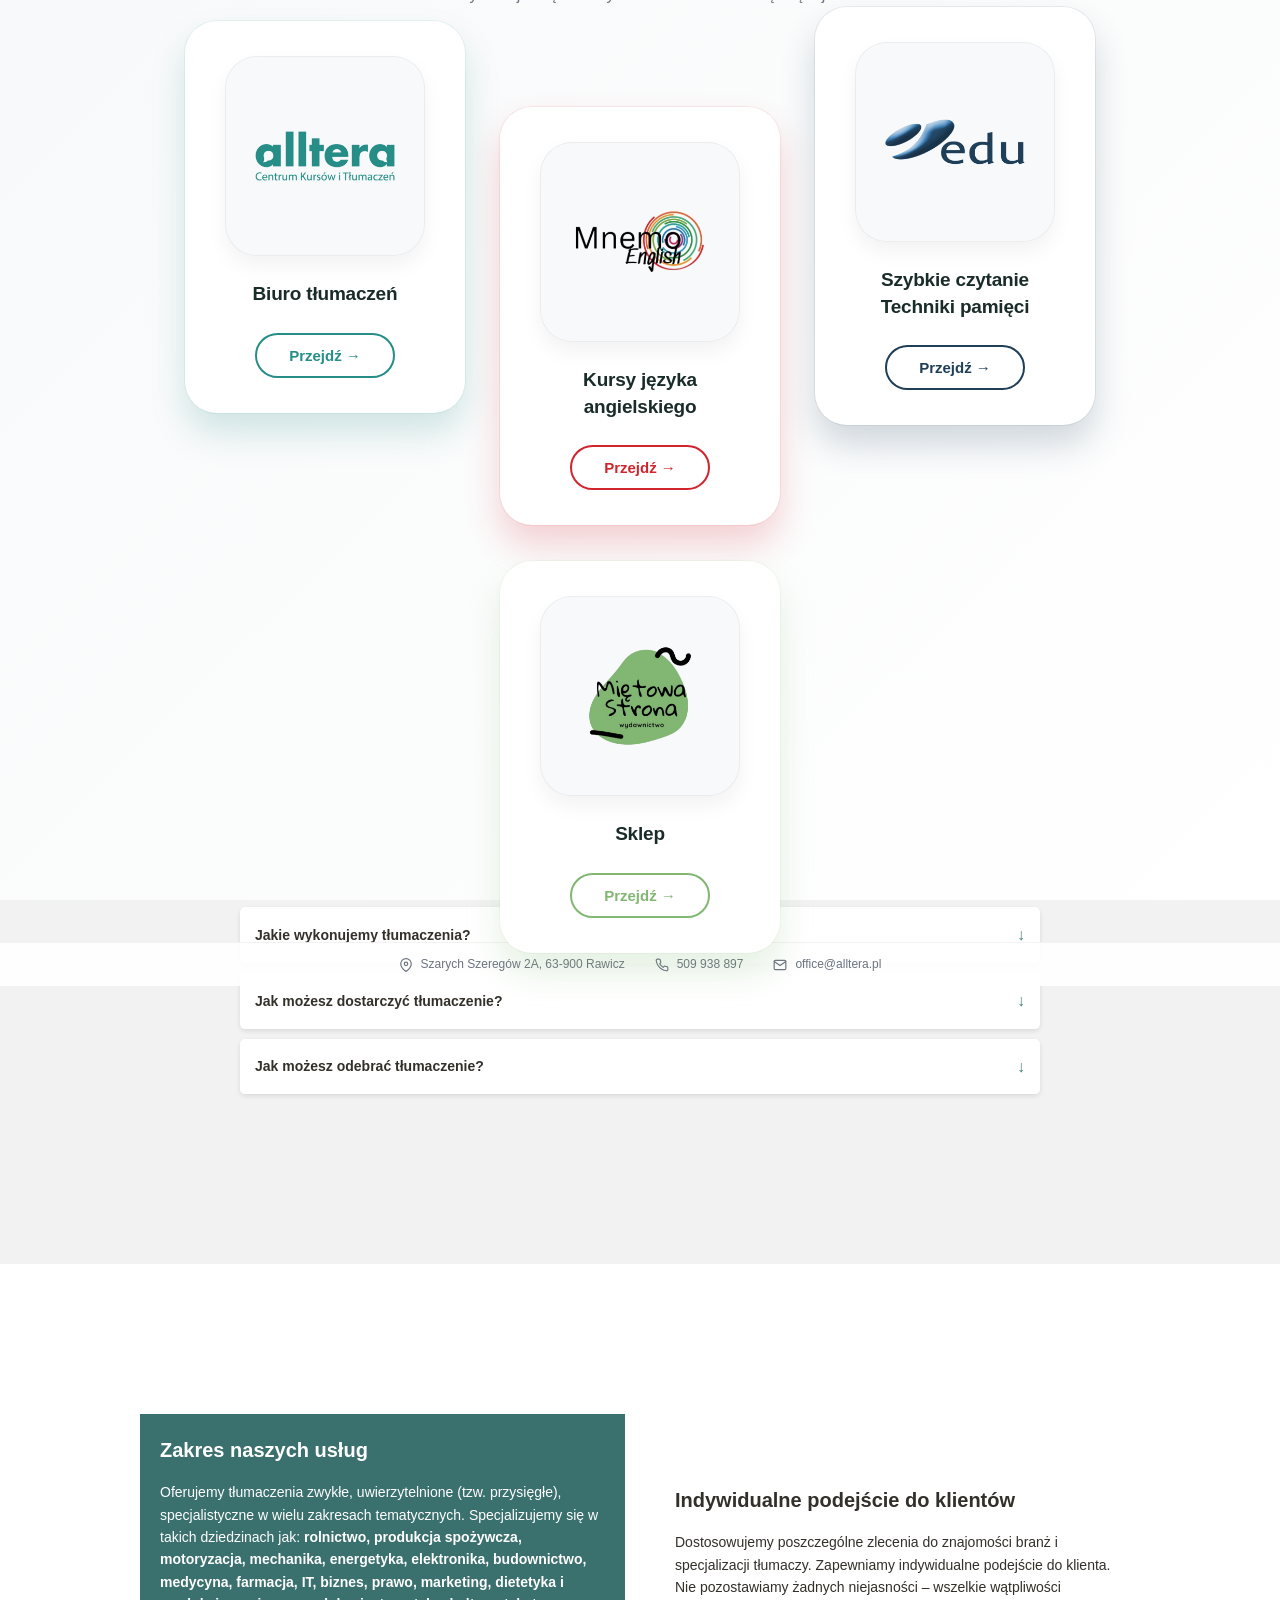
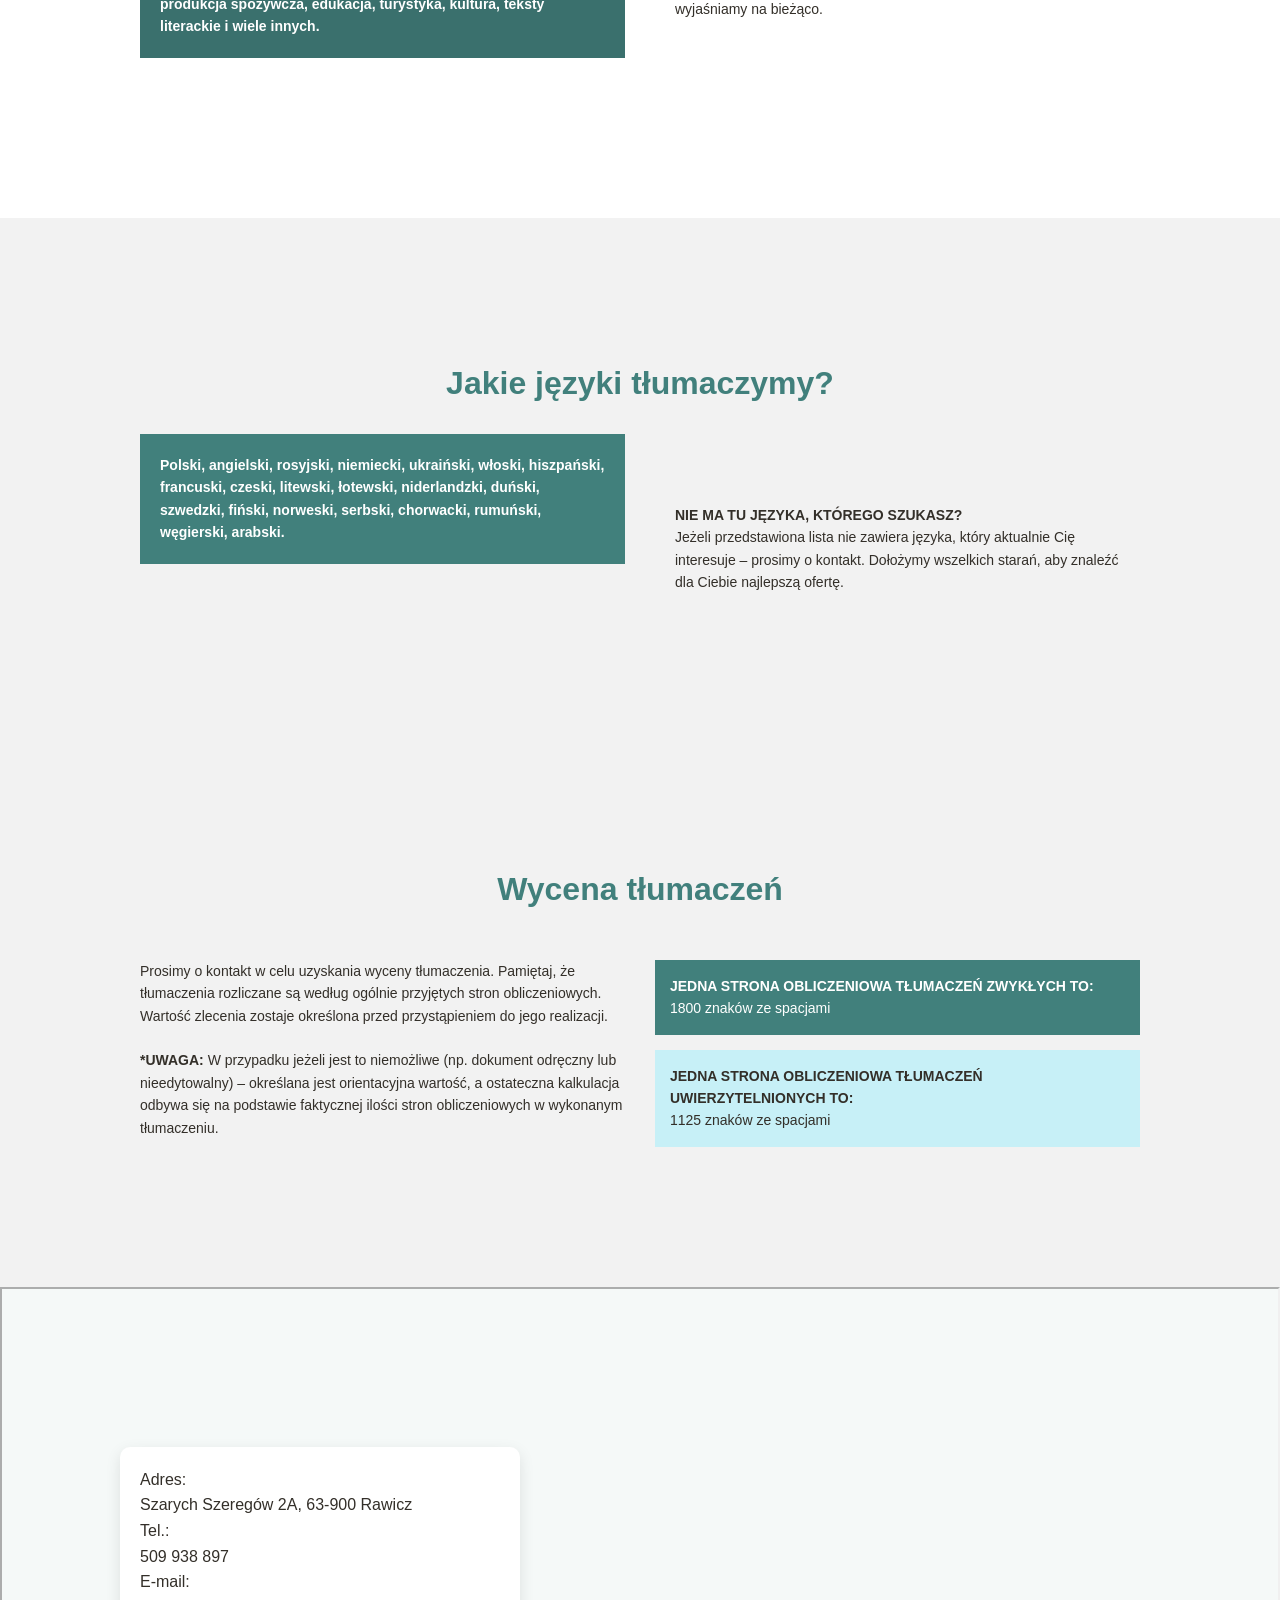
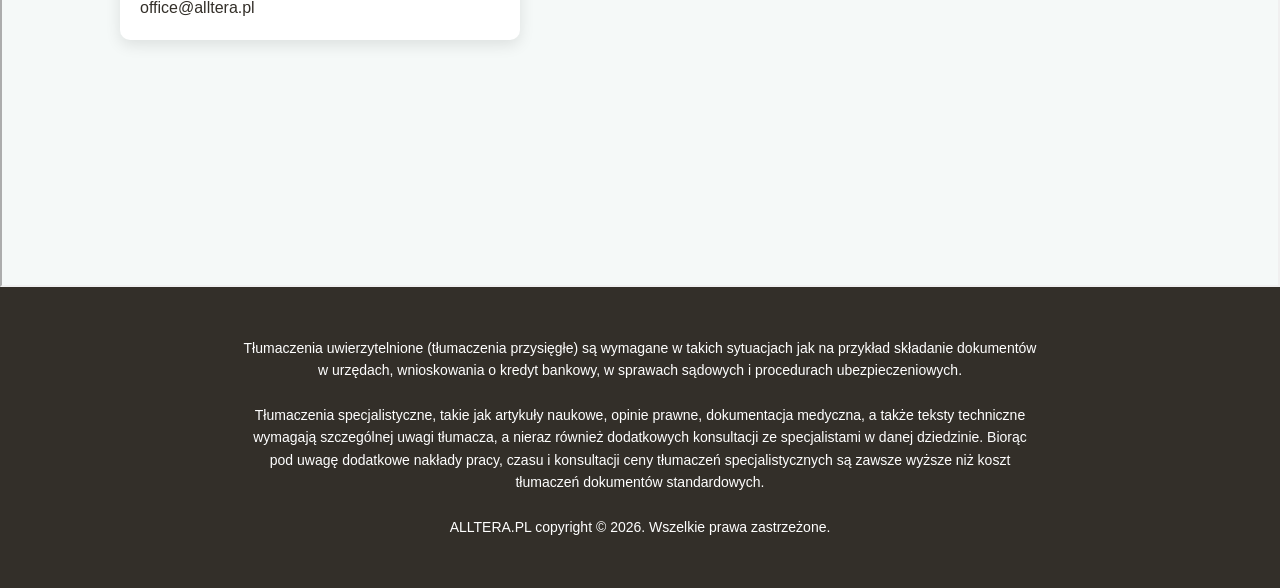
==== commit ed5a9405: "zmiana układu headera w animacji" ====
--- a/index.html
+++ b/index.html
@@ -14,9 +14,10 @@
     <!-- MINI HEADER -->
     <div class="splash-header" id="splashHeader">
         <div class="header-content">
+            <!-- NOWY KOD -->
             <div class="header-info">
-                <span>OD CZEGO CHCESZ ZACZĄĆ?</span>
-                <span><small>Wybierz jedną z naszych marek i dowiedz się więcej</small></span>
+                <span class="header-title">OD CZEGO CHCESZ ZACZĄĆ?</span>
+                <span class="header-subtitle">Wybierz jedną z naszych marek i dowiedz się więcej</span>
             </div>
         </div>
     </div>
@@ -120,17 +121,30 @@
         width: 100%;
     }
     
+    /* NOWY */
     .header-info {
         display: flex;
+        flex-direction: column;
         align-items: center;
         justify-content: center;
-        gap: 8px;
+        gap: 6px;
+        text-align: center;
+        font-family: 'Arial', sans-serif;
+        color: #2D3748;
+    }
+    
+    .header-title {
         font-size: 35px;
         font-weight: 600;
-        color: #2D3748;
-        font-family: 'Arial', sans-serif;
         letter-spacing: -0.3px;
-        text-align: center;
+        line-height: 1.2;
+    }
+    
+    .header-subtitle {
+        font-size: 16px;
+        font-weight: 400;
+        color: #6B7280;
+        letter-spacing: 0;
     }
     
     /* MINI FOOTER STYLE */
@@ -415,8 +429,16 @@
             margin-top: auto;
         }
         
-        .header-info {
+        .header-title {
             font-size: 24px !important;
+            font-weight: 600;
+            letter-spacing: -0.2px;
+            line-height: 1.3;
+            max-width: 90%;
+            margin: 0 auto;
+        }
+        .header-subtitle {
+            font-size: 13px !important;
             font-weight: 600;
             letter-spacing: -0.2px;
             line-height: 1.3;
@@ -550,8 +572,11 @@
             padding: 25px 15px 12px 15px;
         }
         
-        .header-info {
+        .header-title {
             font-size: 20px !important;
+        }
+        .header-subtitle {
+            font-size: 12px !important;
         }
         
         .splash-footer {
@@ -589,7 +614,7 @@
             padding-top: 40px;
         }
         
-        .header-info {
+        .header-title {
             font-size: 26px !important;
         }
     }
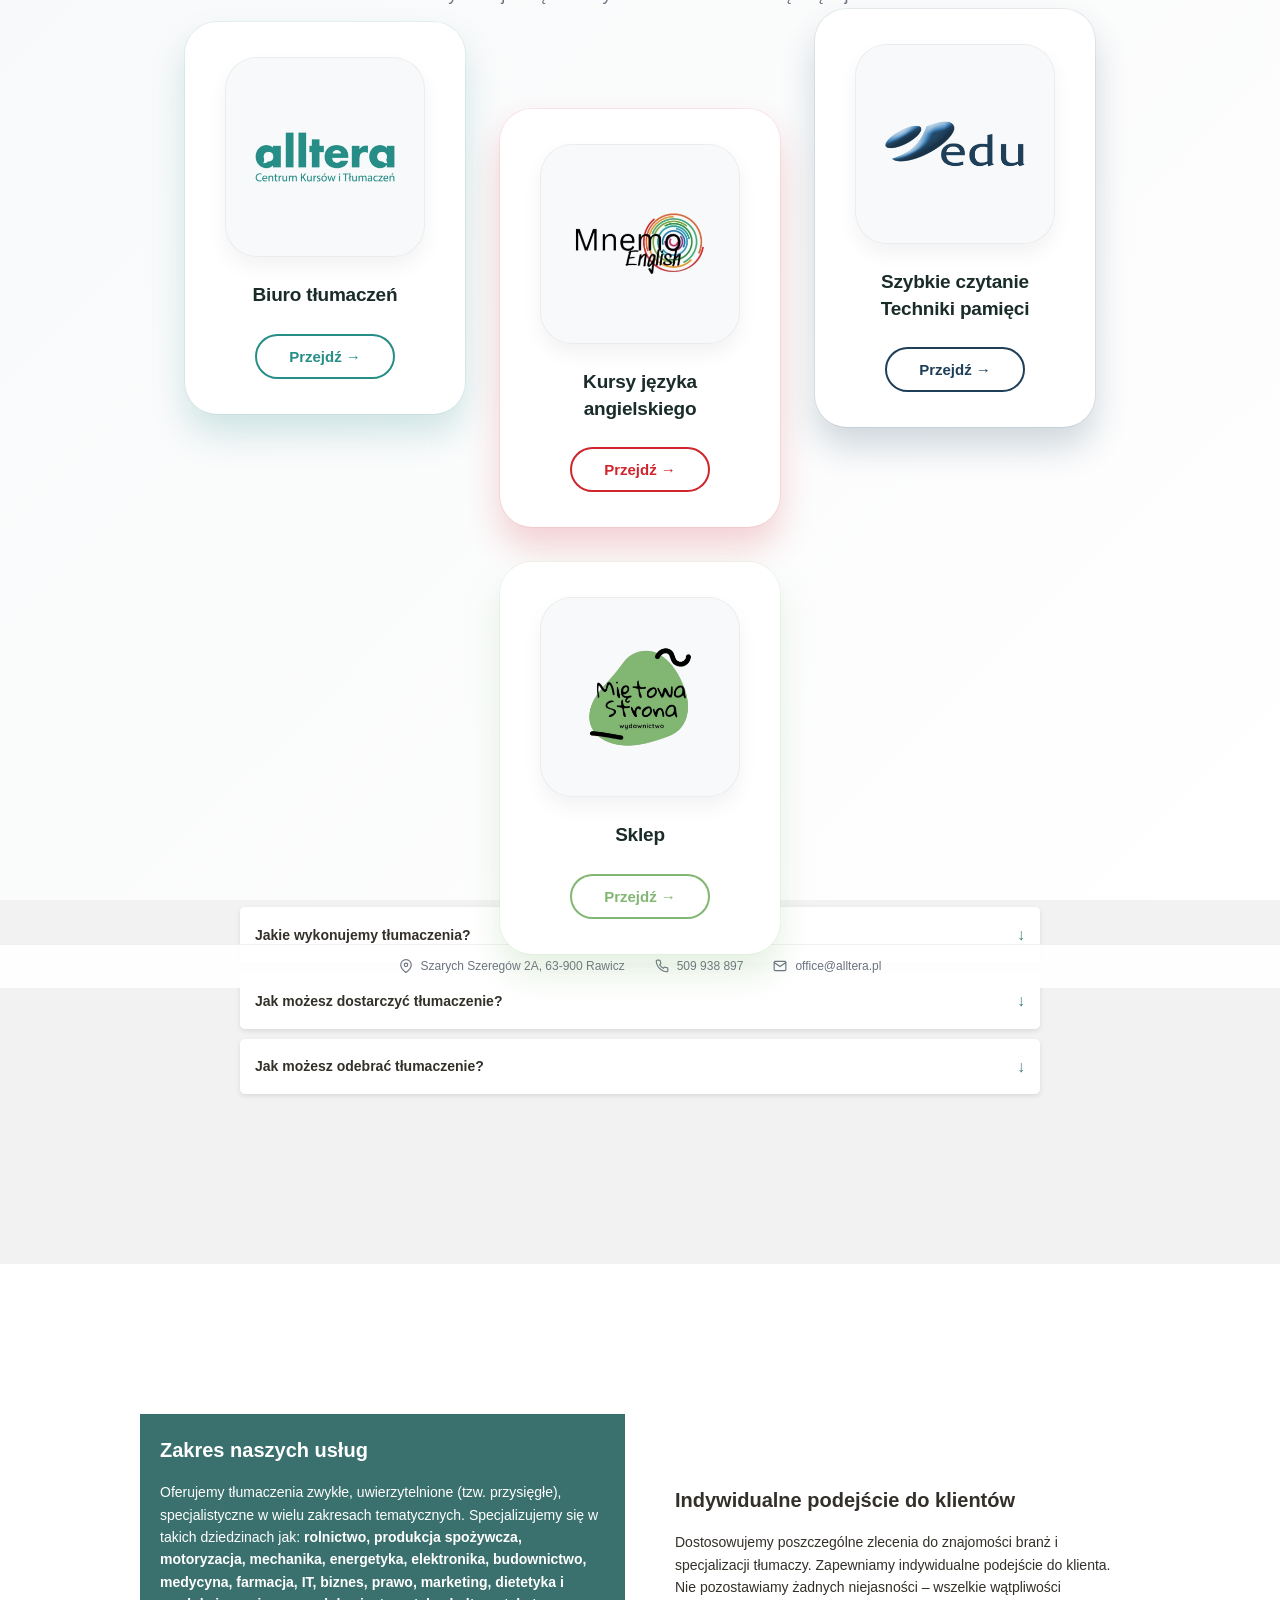
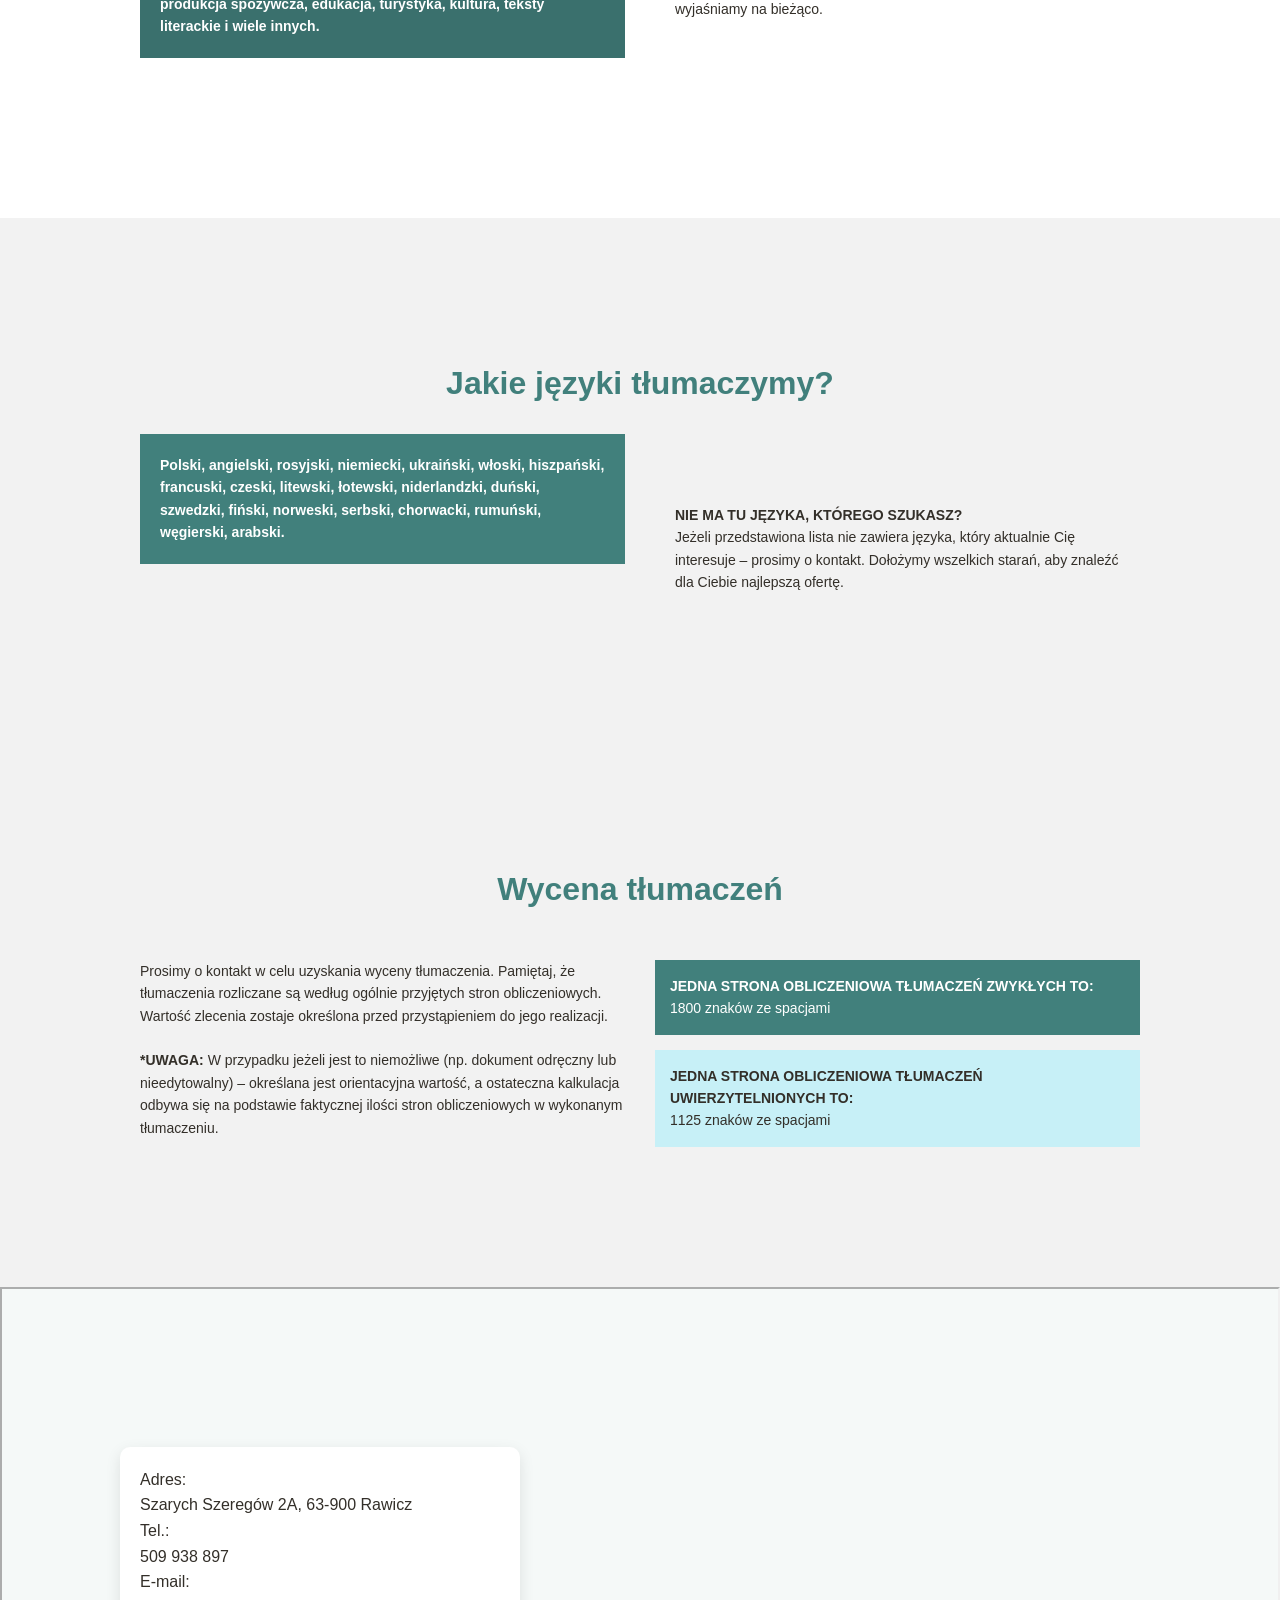
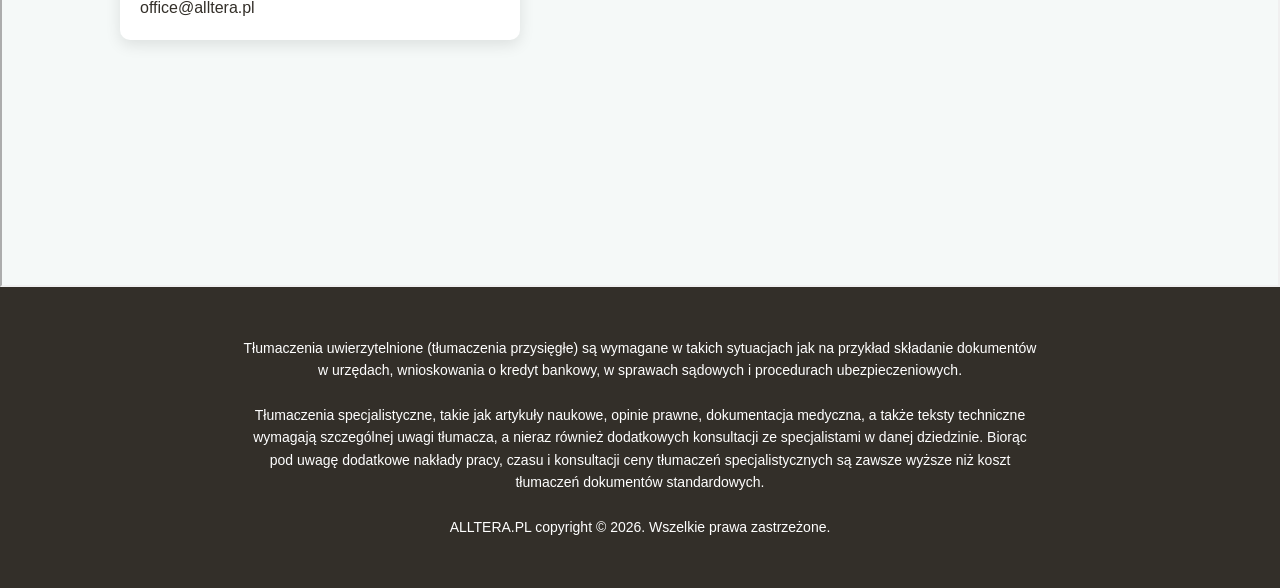
==== commit 55ee65ad: "Increase font size of header subtitle to 18px" ====
--- a/index.html
+++ b/index.html
@@ -141,7 +141,7 @@
     }
     
     .header-subtitle {
-        font-size: 16px;
+        font-size: 18px;
         font-weight: 400;
         color: #6B7280;
         letter-spacing: 0;
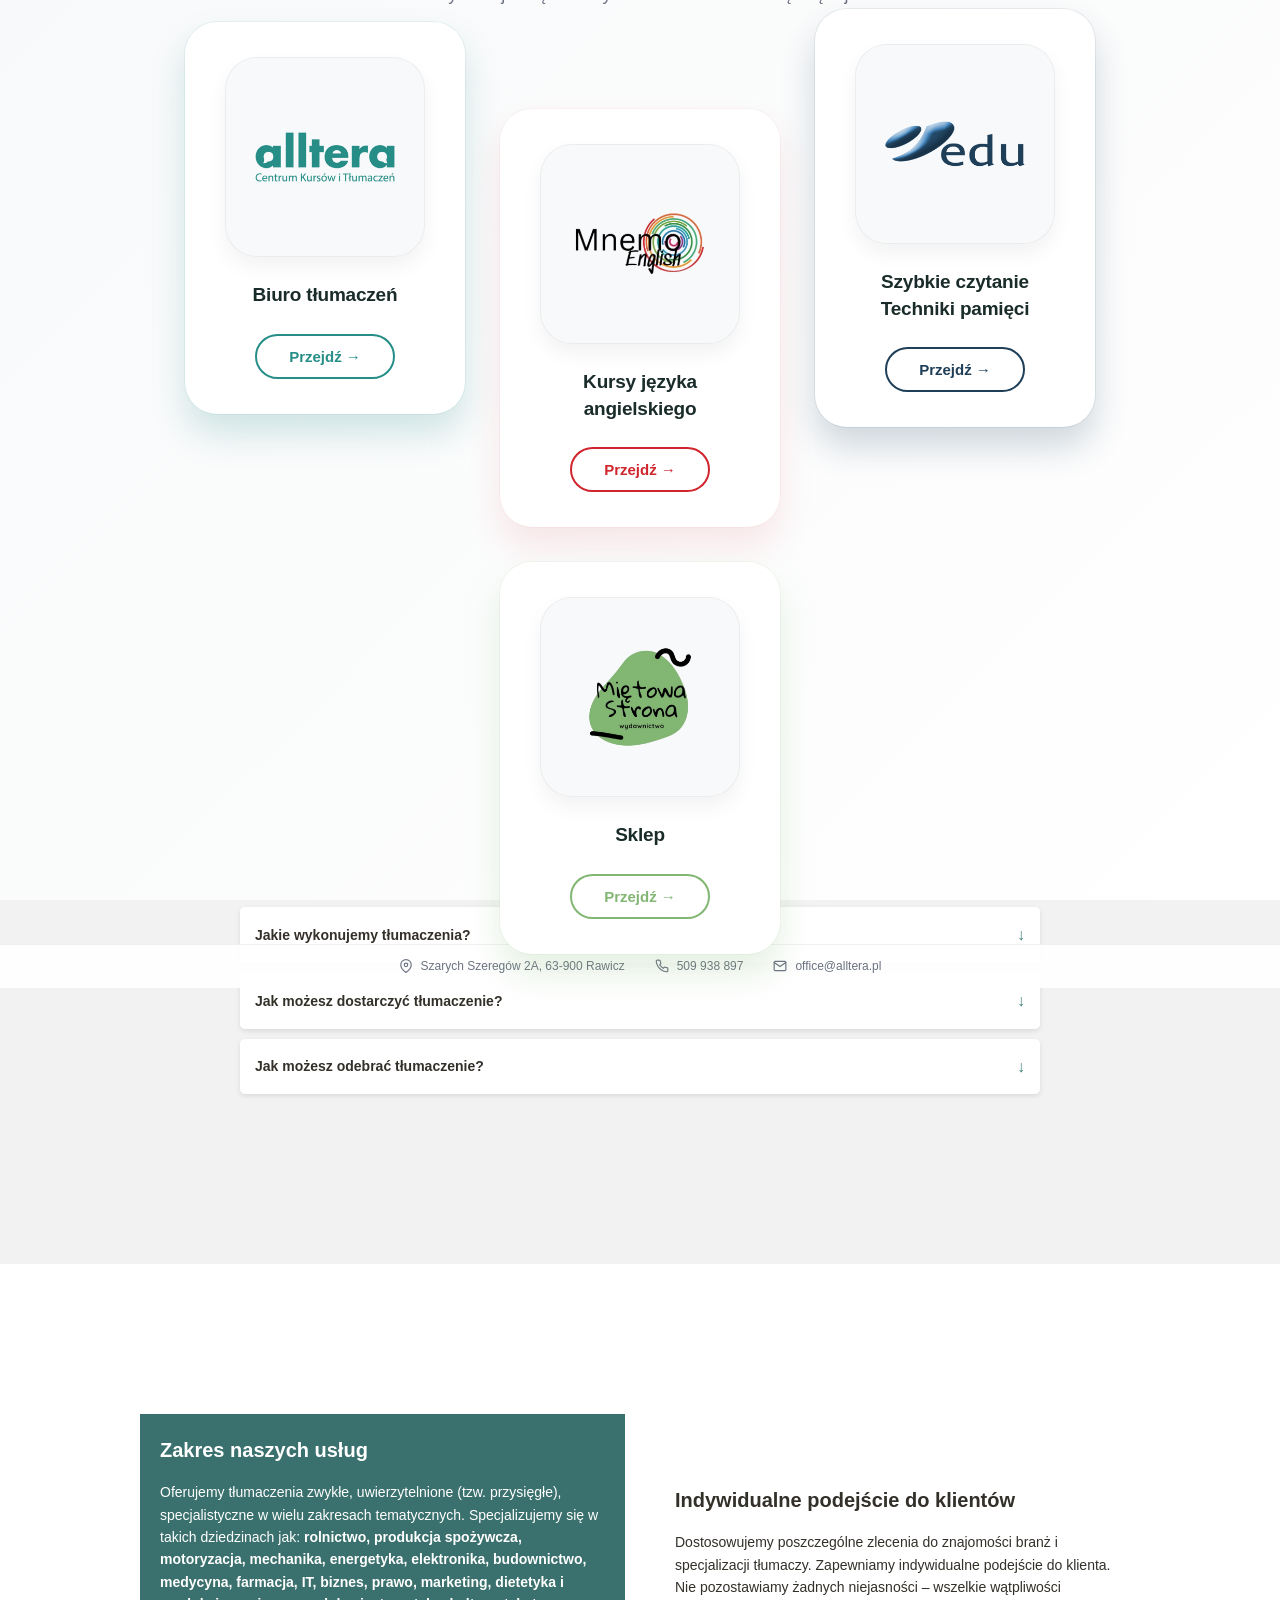
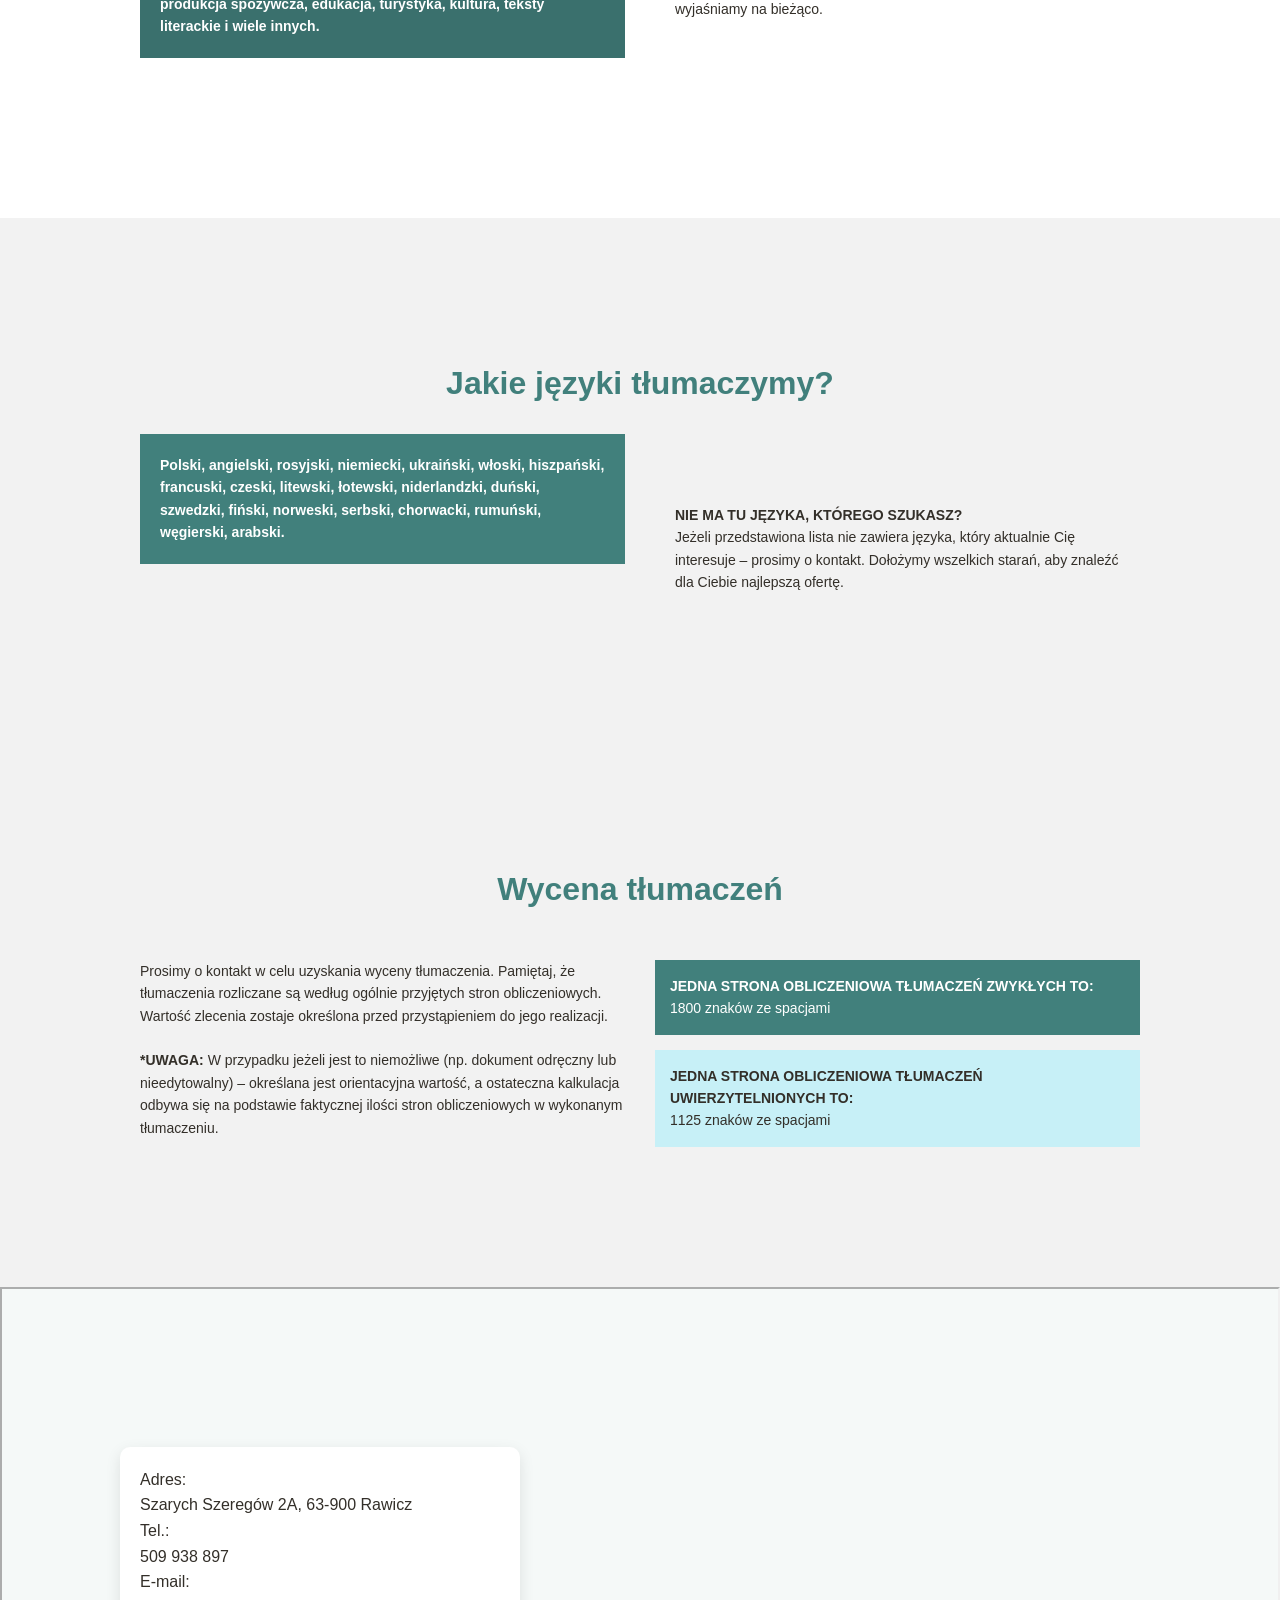
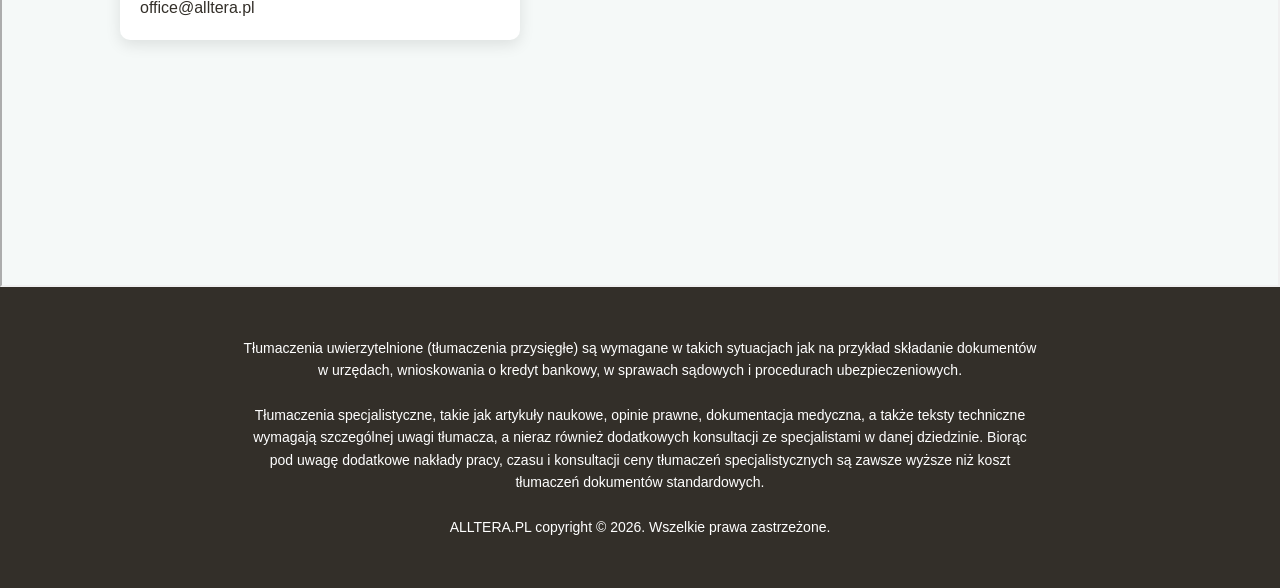
==== commit 59c61ebe: "Adjust box-shadow for mnemo brand card" ====
--- a/index.html
+++ b/index.html
@@ -205,7 +205,7 @@
     }
     
     .brand-card[data-brand="mnemo"] {
-        box-shadow: 0 20px 35px rgba(208, 37, 45, 0.2), 0 0 0 1px rgba(208, 37, 45, 0.08);
+        box-shadow: 0 20px 35px rgba(208, 37, 45, 0.1), 0 0 0 1px rgba(208, 37, 45, 0.04);
     }
     
     .brand-card[data-brand="edu"] {
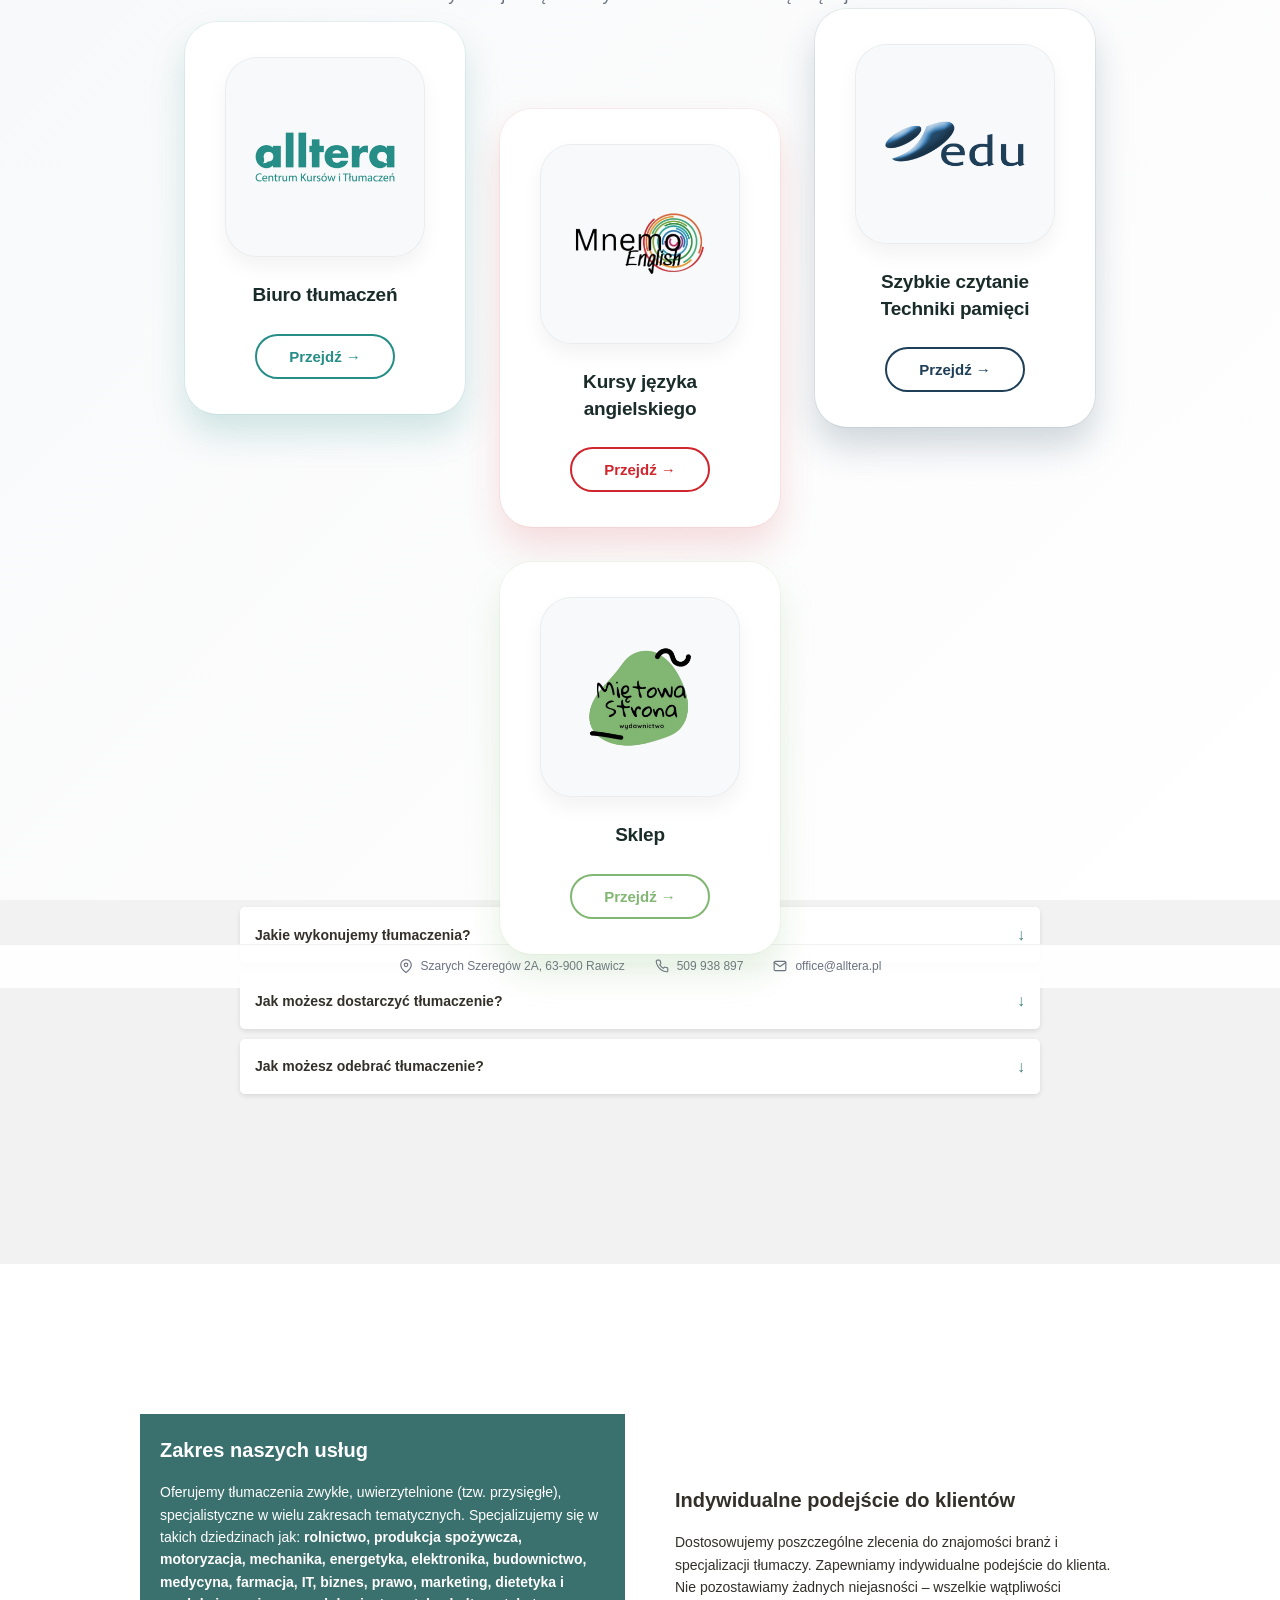
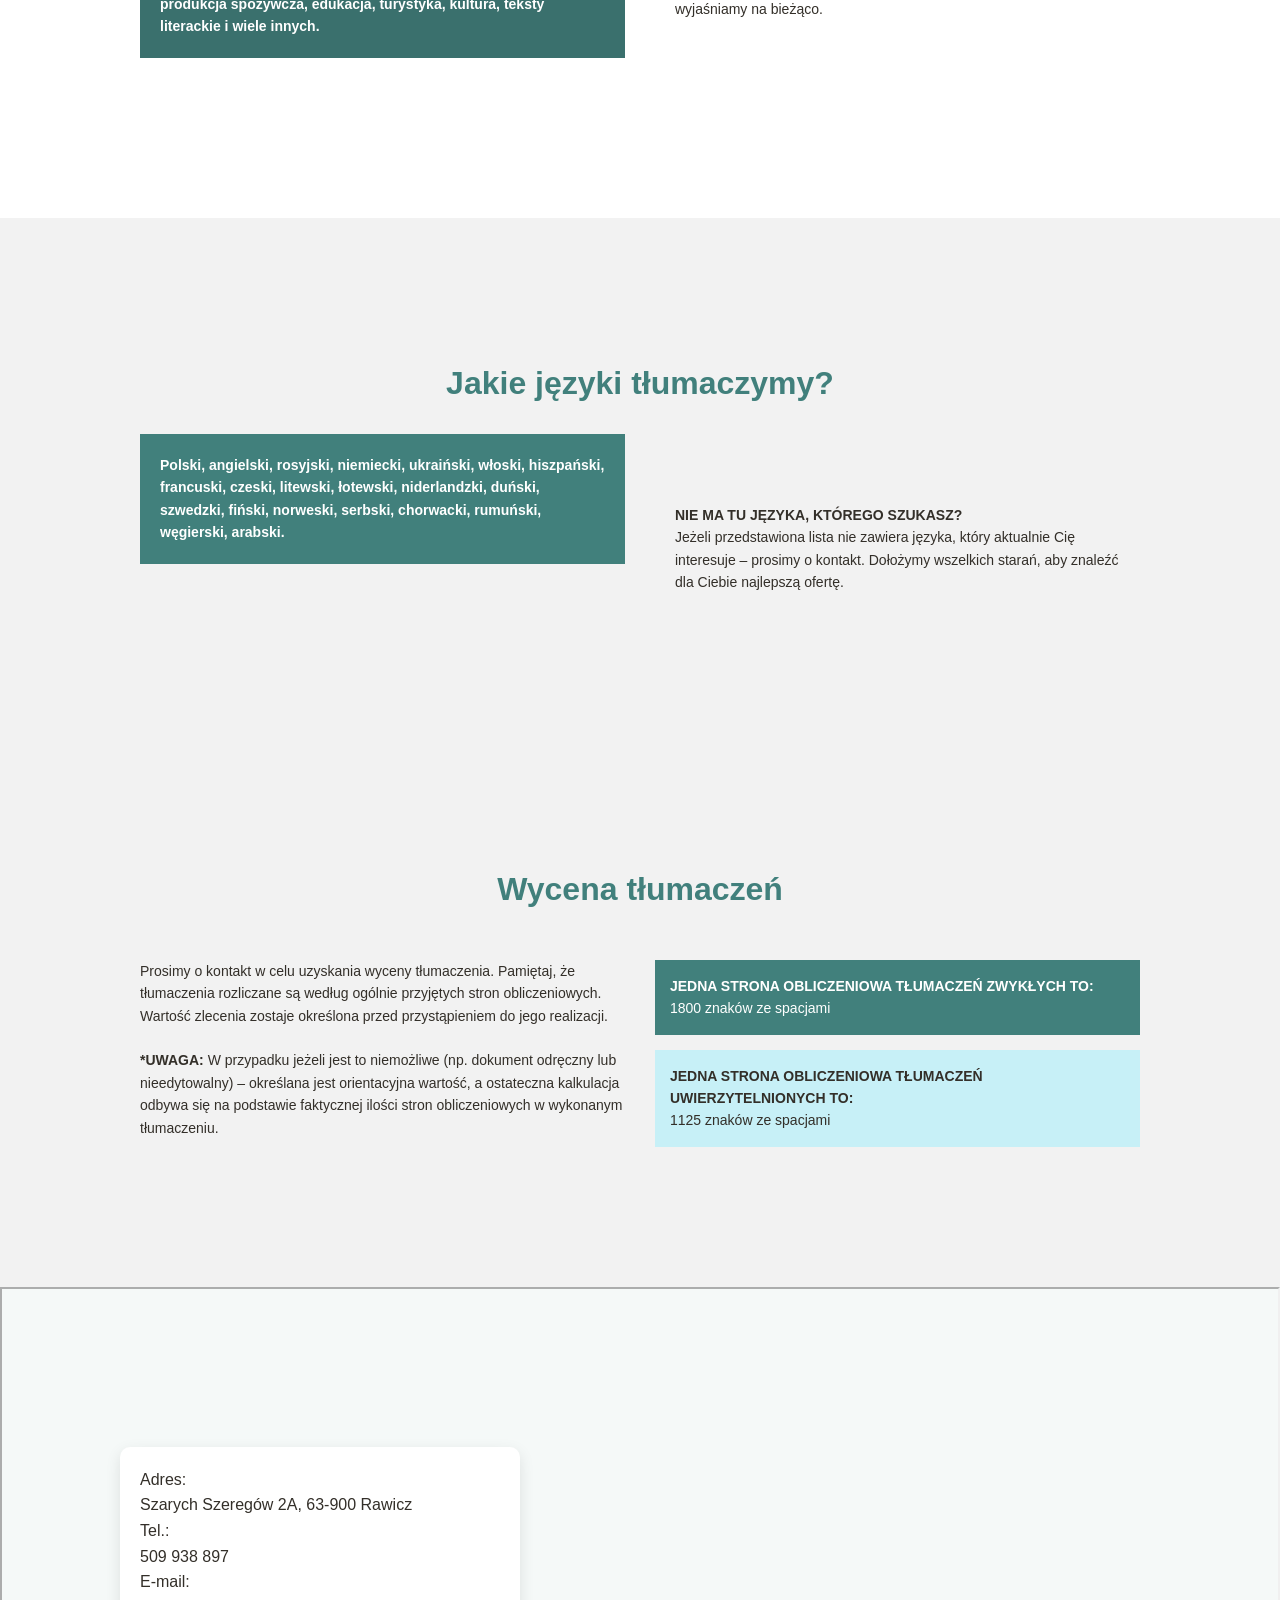
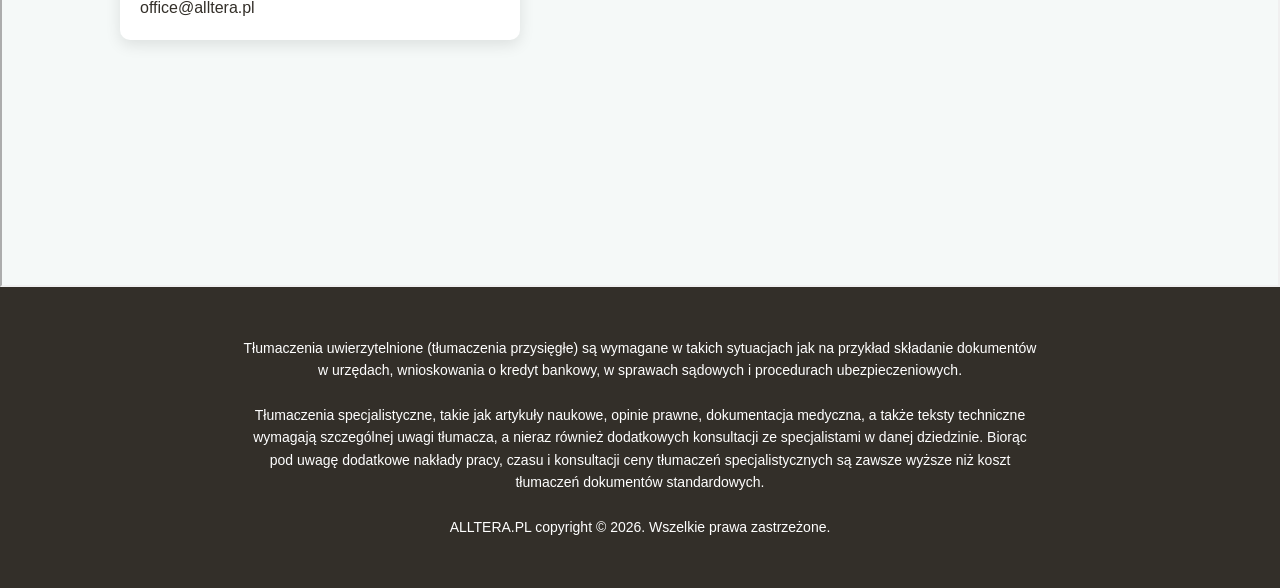
==== commit 7ee5b537: "Adjust box-shadow for mnemo brand card" ====
--- a/index.html
+++ b/index.html
@@ -205,7 +205,7 @@
     }
     
     .brand-card[data-brand="mnemo"] {
-        box-shadow: 0 20px 35px rgba(208, 37, 45, 0.1), 0 0 0 1px rgba(208, 37, 45, 0.04);
+        box-shadow: 0 20px 35px rgba(208, 37, 45, 0.15), 0 0 0 1px rgba(208, 37, 45, 0.06);
     }
     
     .brand-card[data-brand="edu"] {
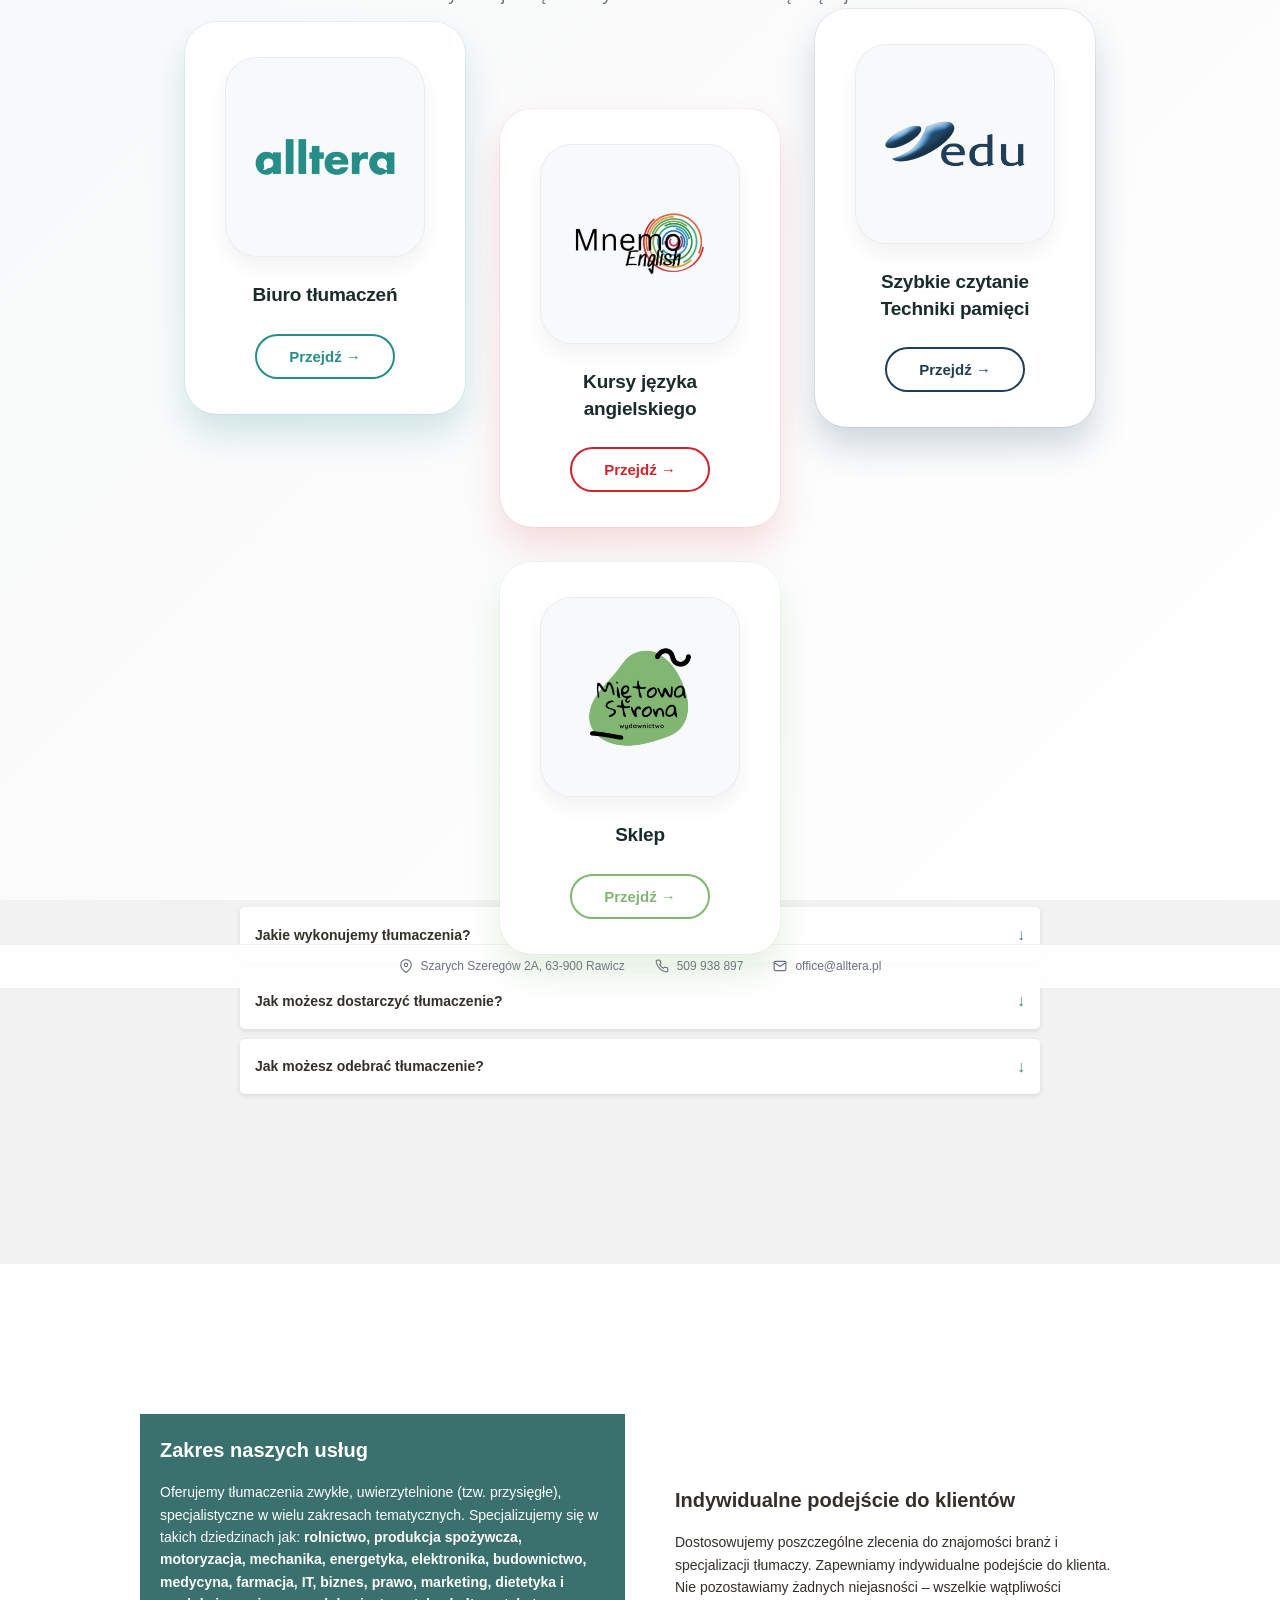
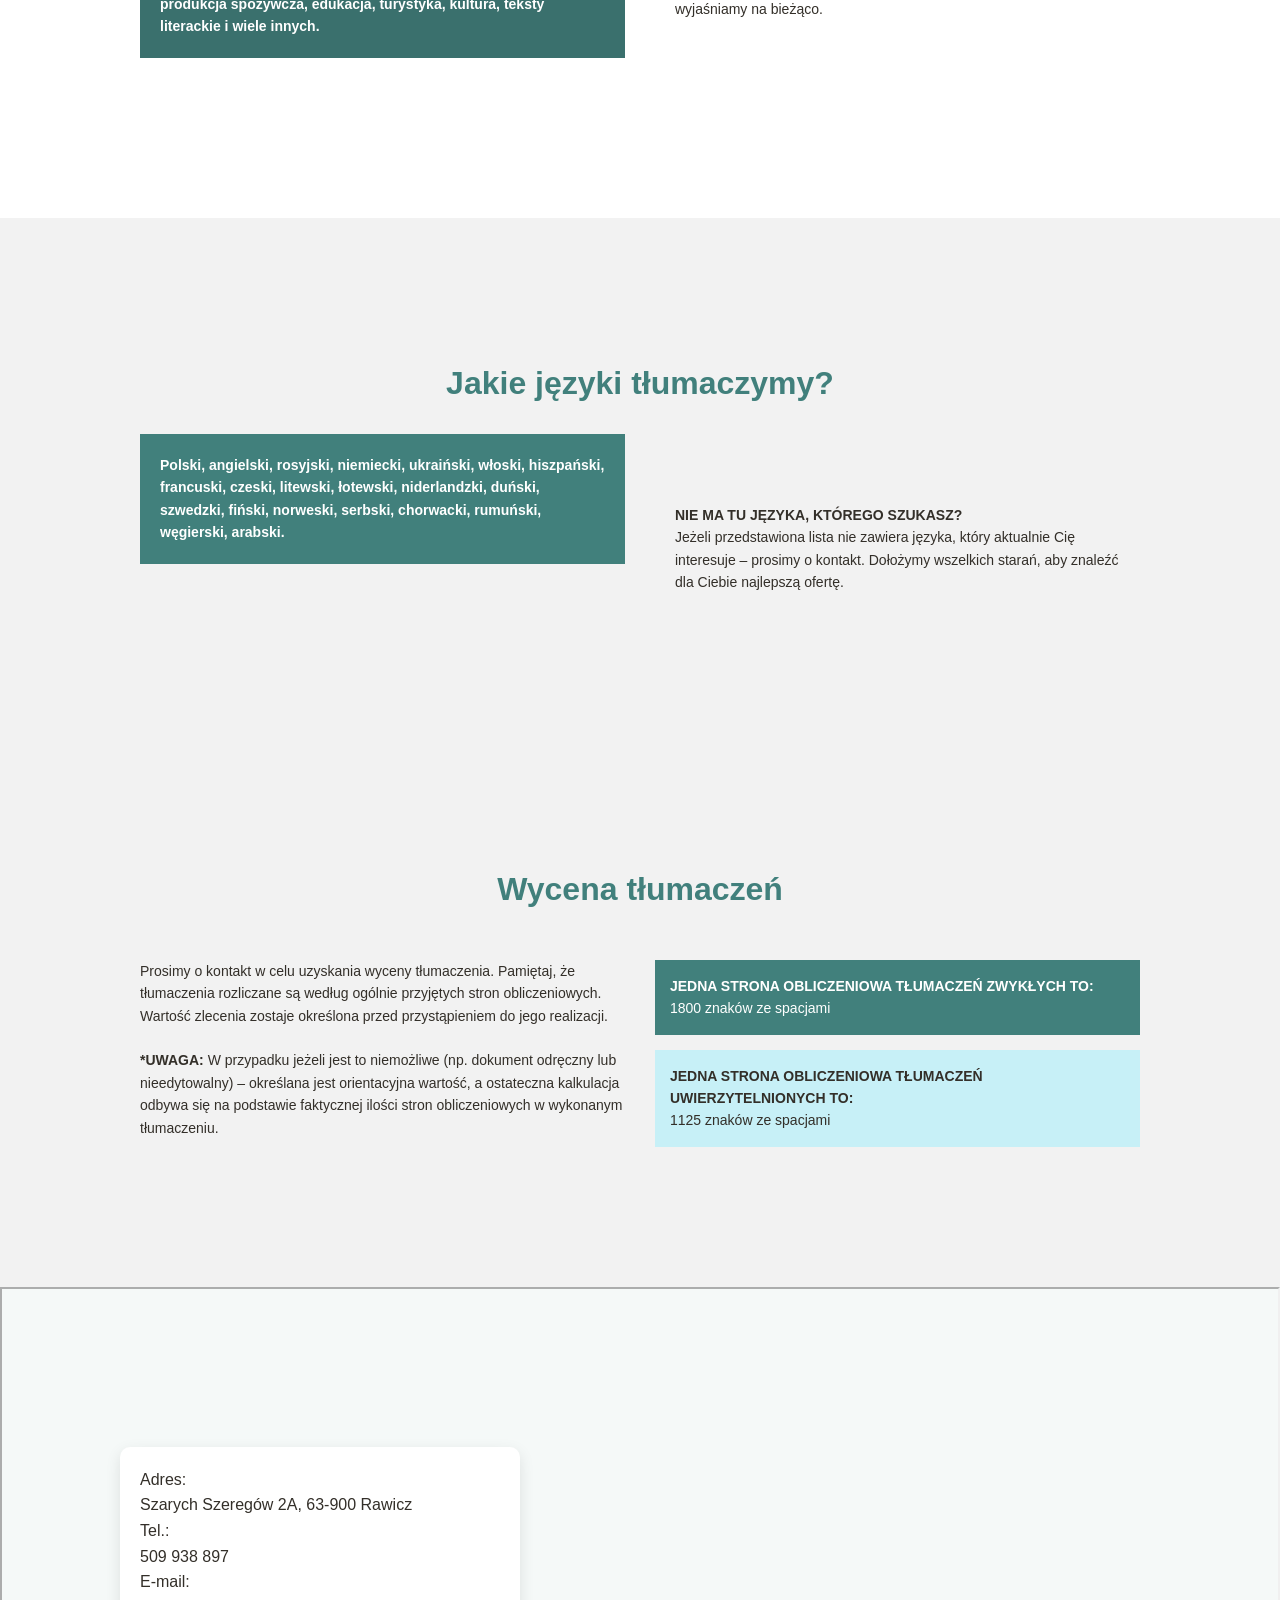
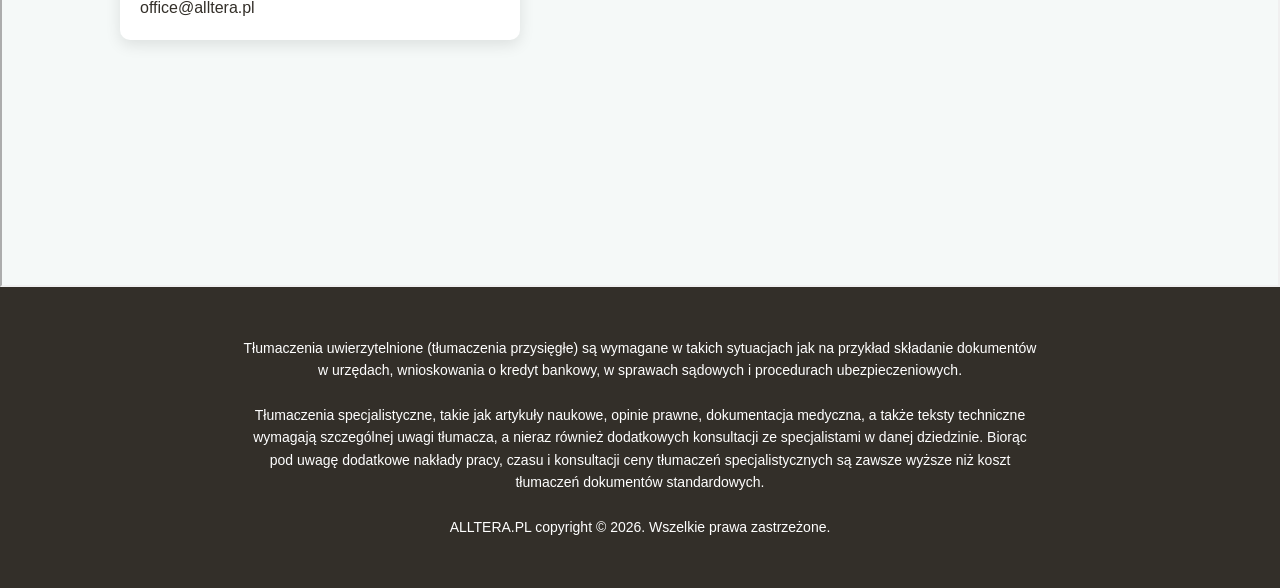
==== commit 2c1afcfa: "yed" ====
--- a/index.html
+++ b/index.html
@@ -6,6 +6,12 @@
     <title>Alltera - Centrum Języków Obcych i Biuro Tłumaczeń</title>
     <link rel="shortcut icon" type="image/png" href="favicon.png">
     <link rel="stylesheet" href="style.css">
+
+    <meta name="description"
+      content="Centrum Języków Obcych i Biuro Tłumaczeń." />
+
+    <meta property="og:title"
+        content="Alltera - Centrum Języków Obcych i Biuro Tłumaczeń" />
 </head>
 <body>
 <!-- EKRAN POWITALNY - DESIGNERSKA KARUZELA Z BLOKADĄ SCROLLA I MINI HEADEREM ORAZ MINI FOOTEREM -->
